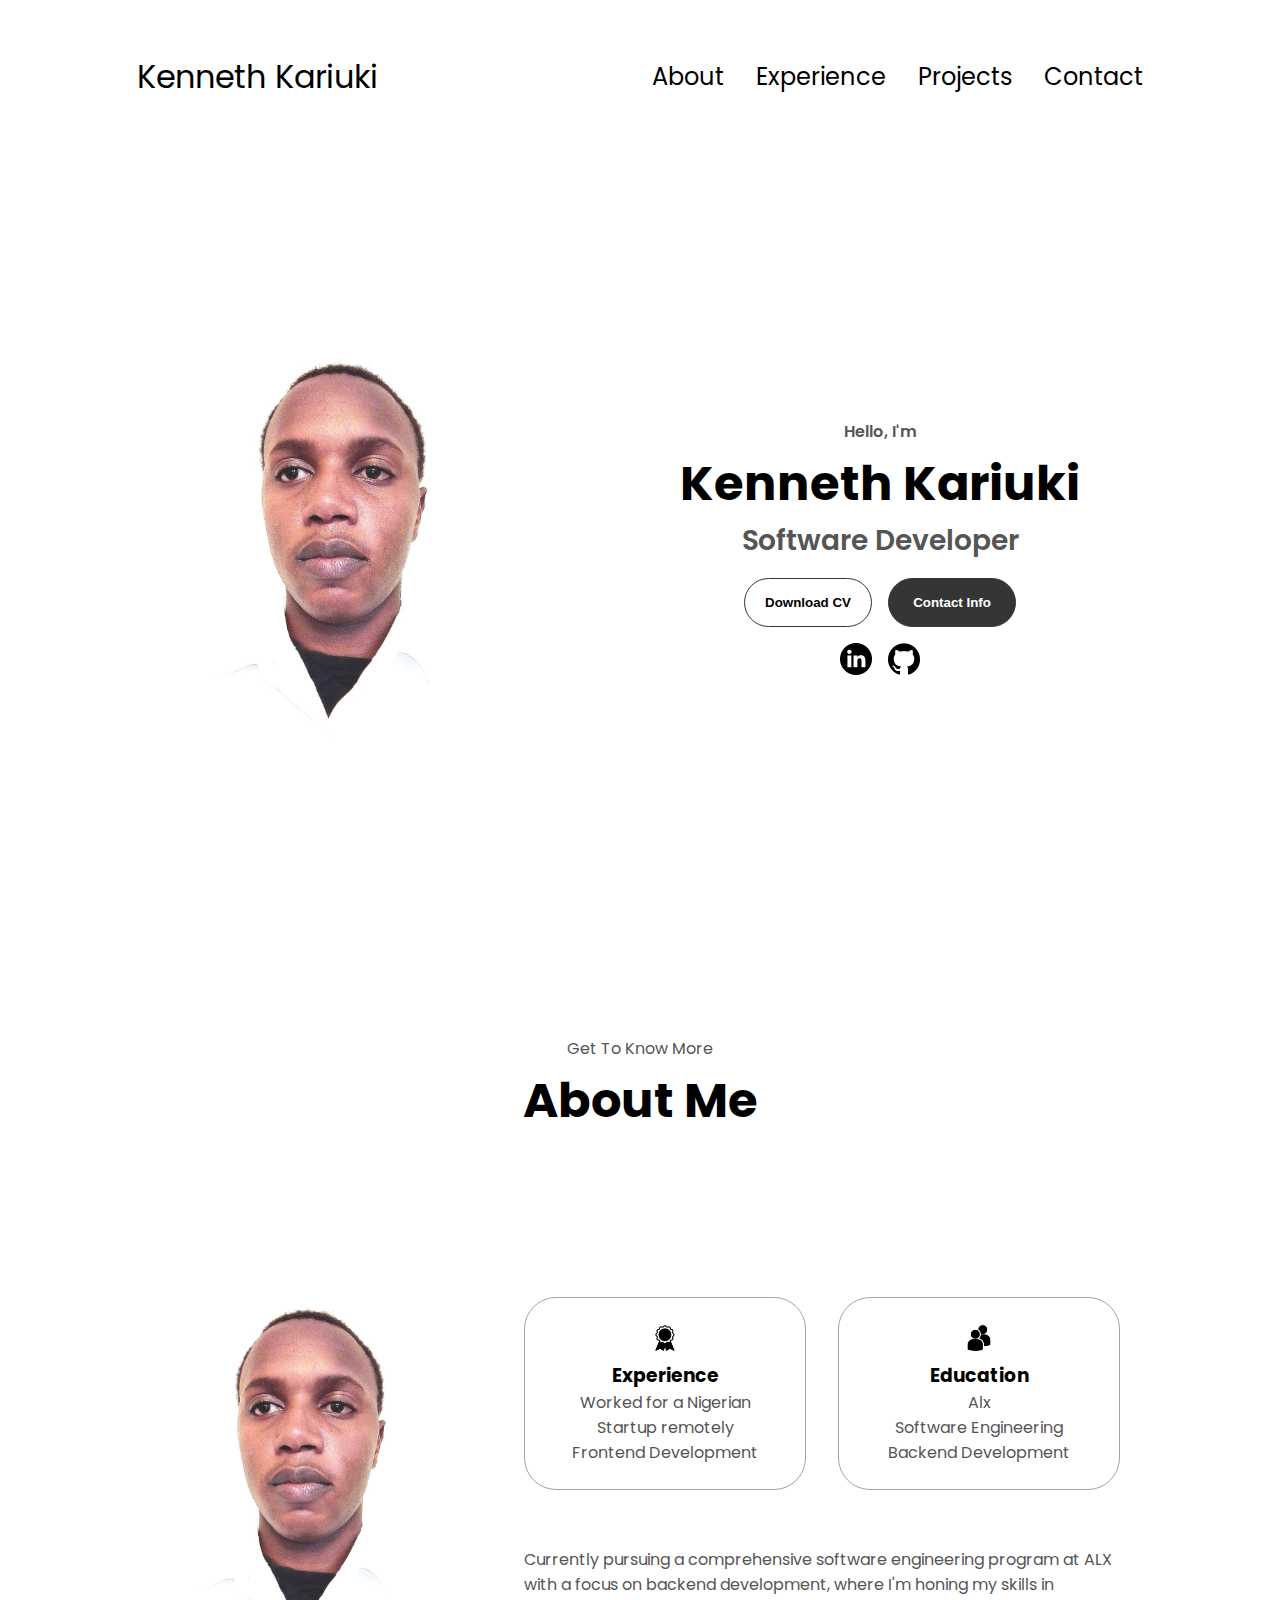
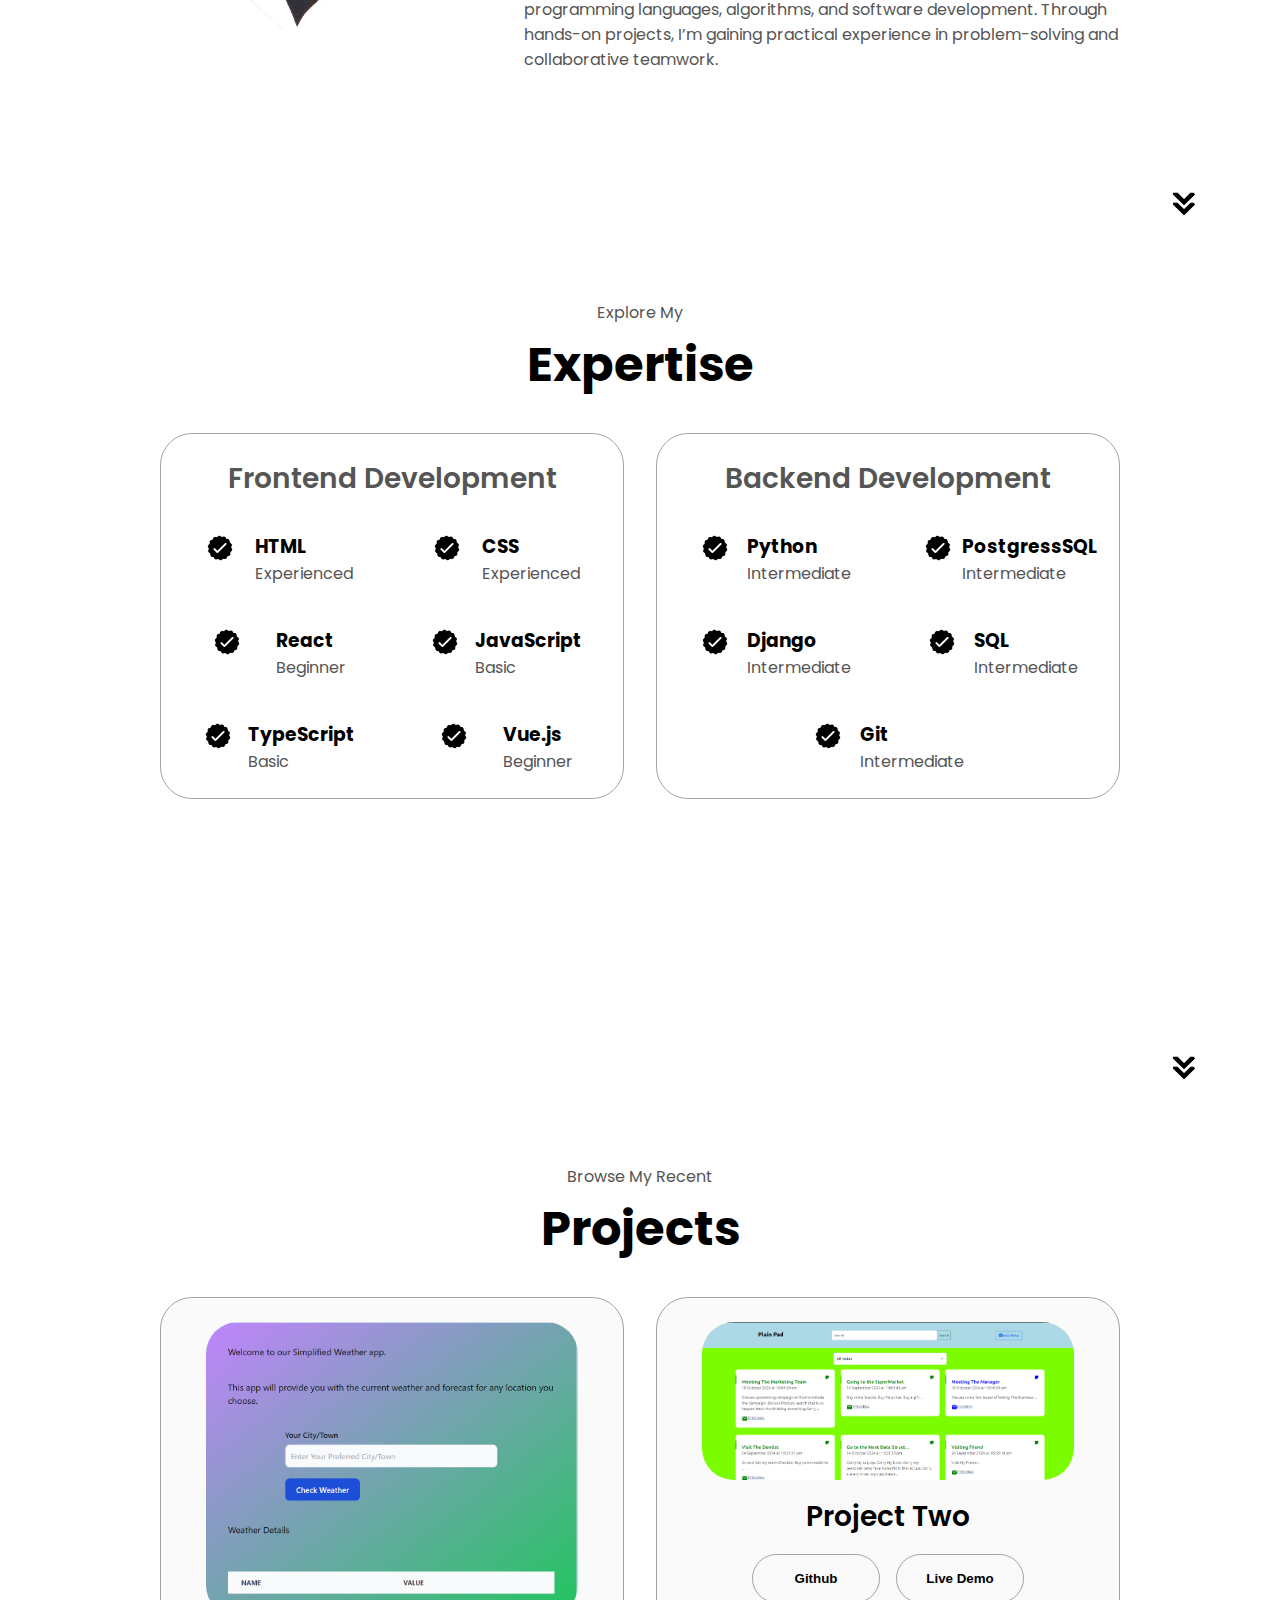
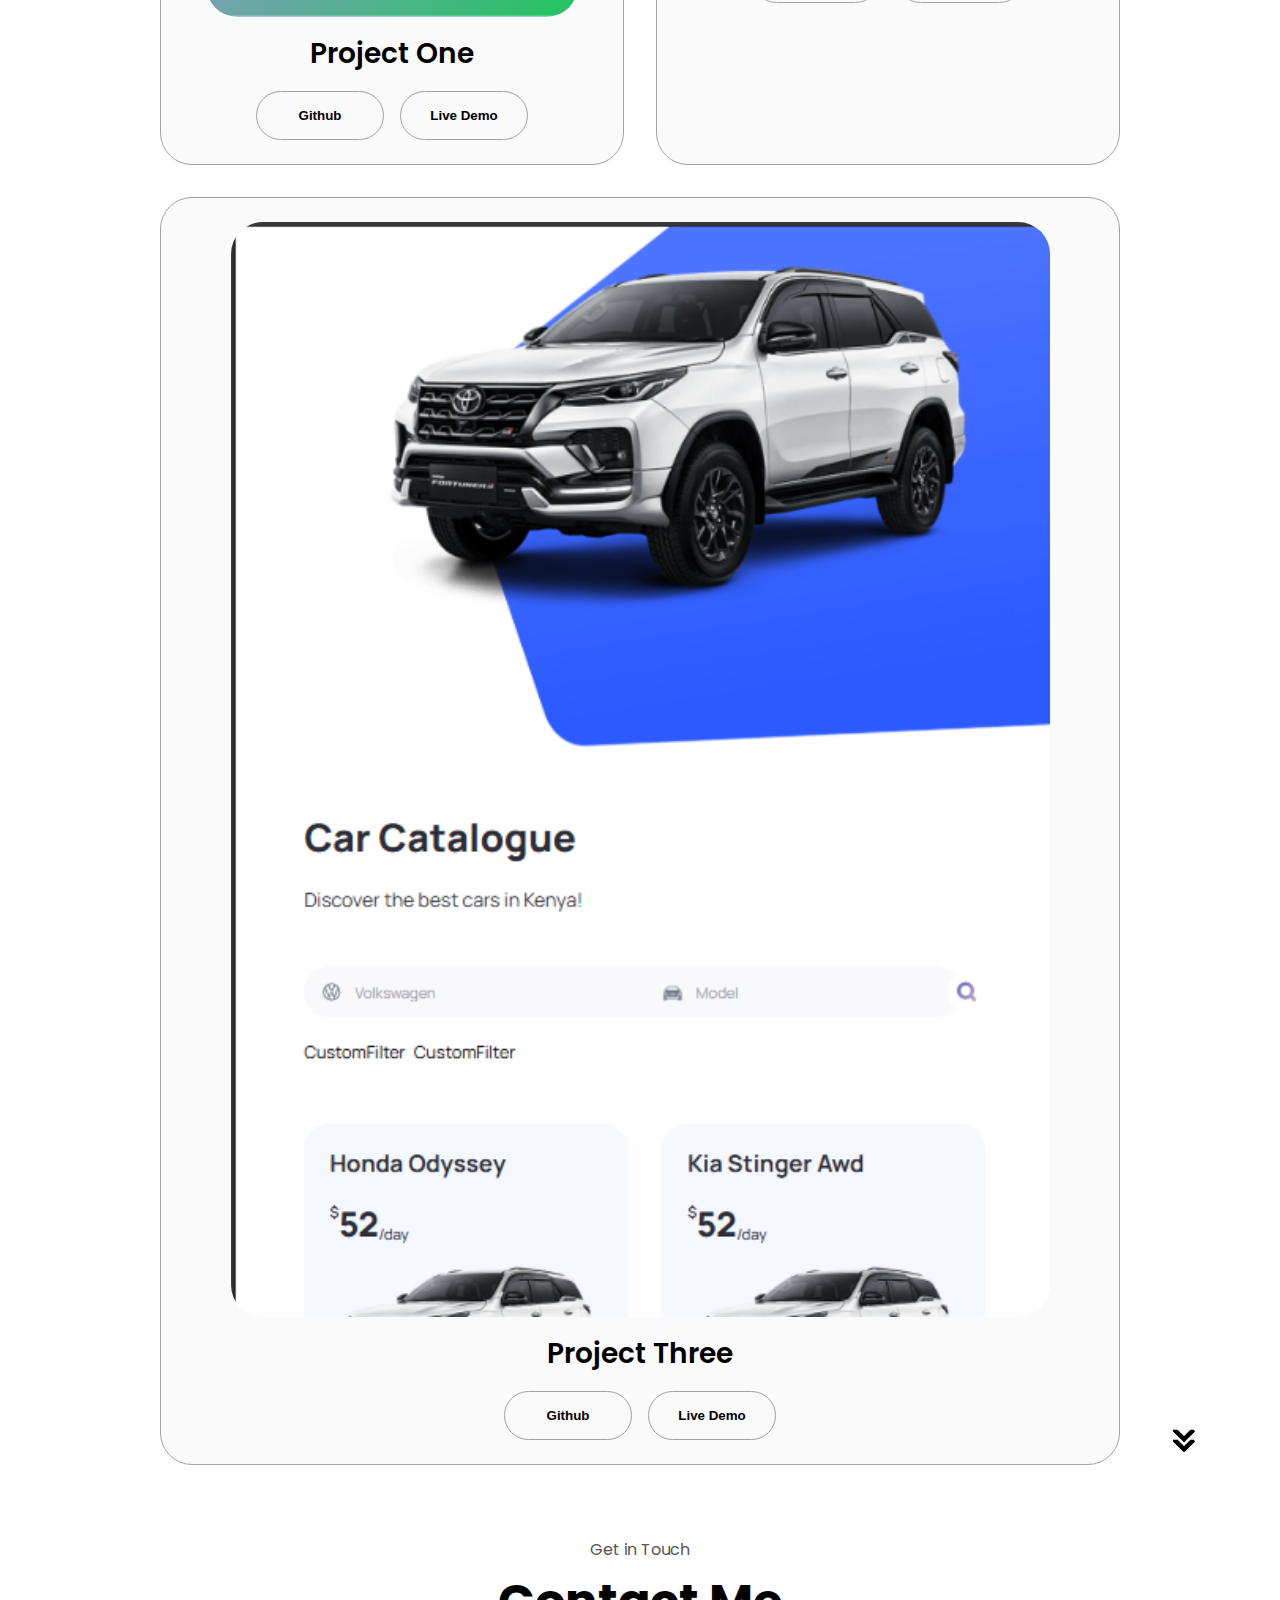
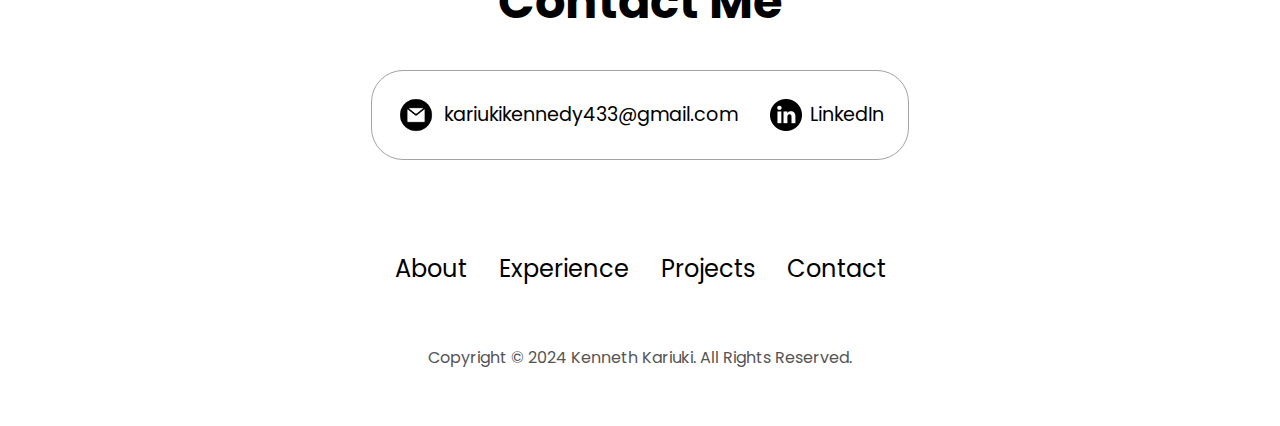
==== index.html @ 6021d585 "Update project image source in index.html" ====
<!DOCTYPE html>
<html lang="en">
  <head>
    <meta charset="UTF-8" />
    <meta http-equiv="X-UA-Compatible" content="IE=edge" />
    <meta name="viewport" content="width=device-width, initial-scale=1.0" />
    <title>My Portfolio</title>
    <link rel="stylesheet" href="style.css" />
    <link rel="stylesheet" href="mediaquerries.css">

  </head>
  <body>
    <nav id="desktop-nav">
      <div class="logo">Kenneth Kariuki</div>
      <div>
        <ul class="nav-links">
          <li><a href="#about">About</a></li>
          <li><a href="#experience">Experience</a></li>
          <li><a href="#projects">Projects</a></li>
          <li><a href="#contact">Contact</a></li>

          <!-- <button id="theme-toggle" onclick="toggleTheme()">🌙</button> -->
        </ul>

      </div>
    </nav>
    <nav id="hamburger-nav">
      <div class="logo">Kenneth Kariuki.</div>
      <div class="hamburger-menu">
        <div class="hamburger-icon" onclick="toggleMenu()">
          <span></span>
          <span></span>
          <span></span>
        </div>
        <div class="menu-links">
          <li><a href="#about" onclick="toggleMenu()">About</a></li>
          <li><a href="#experience" onclick="toggleMenu()">Experience</a></li>
          <li><a href="#projects" onclick="toggleMenu()">Projects</a></li>
          <li><a href="#contact" onclick="toggleMenu()">Contact</a></li>
        </div>
      </div>
    </nav>
    <section id="profile">
      <div class="section__pic-container">
        <img src="./assets/My profile2 .jpg" alt="John Doe profile picture" />
      </div>
      <div class="section__text">
        <p class="section__text__p1">Hello, I'm</p>
        <h1 class="title">Kenneth Kariuki</h1>
        <p class="section__text__p2">Software Developer</p>
        <div class="btn-container">
          <button
            class="btn btn-color-2"
            onclick="window.open('./assets/resume.pdf')"
          >
            Download CV
          </button>
          <button class="btn btn-color-1" onclick="location.href='./#contact'">
            Contact Info
          </button>
        </div>
        <div id="socials-container">
          <img
            src="./assets/linkedin.png"
            alt="My LinkedIn profile"
            class="icon"
            onclick="location.href='https://www.linkedin.com/in/kennedy-kariuki-222922286/'"
          />
          <img
            src="./assets/github.png"
            alt="My Github profile"
            class="icon"
            onclick="location.href='https://github.com/Kariuki11'"
          />
        </div>
      </div>
    </section>
    <section id="about">
      <p class="section__text__p1">Get To Know More</p>
      <h1 class="title">About Me</h1><br>
      <div class="section-container">
        <div class="section__pic-container">
          <img
            src="./My profile .jpg"
            alt="Profile picture"
            class="about-pic"
          />
        </div>
        <div class="about-details-container">
          <div class="about-containers">
            <div class="details-container">
              <img
                src="./assets/experience.png"
                alt="Experience icon"
                class="icon"
              />
              <h3>Experience</h3>
              <p>Worked for a Nigerian Startup remotely <br />Frontend Development</p>
            </div>
            <div class="details-container">
              <img
                src="./assets/education.png"
                alt="Education icon"
                class="icon"
              />
              <h3>Education</h3>
              <p>Alx<br />Software Engineering<br>Backend Development</p>
            </div>
          </div>
          <div class="text-container">
            <p></p>
            <br>
            <p>
              Currently pursuing a comprehensive software engineering program at ALX with a focus on backend development, where I'm honing my skills in programming languages, algorithms, and software development. Through hands-on projects, I’m gaining practical experience in problem-solving and collaborative teamwork.
            </p>
          </div>
          <br>
          <br>
        </div>
      </div>
      <img
       src="./assets/arrow.png"
        alt="Arrow icon"
        class="icon arrow"
        onclick="location.href='./#experience'"
      />
    </section>
    <section id="experience">
      <p class="section__text__p1">Explore My</p>
      <h1 class="title">Expertise</h1>
      <div class="experience-details-container">
        <div class="about-containers">
          <div class="details-container">
            <h2 class="experience-sub-title">Frontend Development</h2>
            <div class="article-container">
              <article>
                <img
                  src="./assets/checkmark.png"
                  alt="Experience icon"
                  class="icon"
                />
                <div>
                  <h3>HTML</h3>
                  <p>Experienced</p>
                </div>
              </article>
              <article>
                <img
                  src="./assets/checkmark.png"
                  alt="Experience icon"
                  class="icon"
                />
                <div>
                  <h3>CSS</h3>
                  <p>Experienced</p>
                </div>
              </article>
              <article>
                <img
                  src="./assets/checkmark.png"
                  alt="Experience icon"
                  class="icon"
                />
                <div>
                  <h3>React</h3>
                  <p>Beginner</p>
                </div>
              </article>
              <article>
                <img
                  src="./assets/checkmark.png"
                  alt="Experience icon"
                  class="icon"
                />
                <div>
                  <h3>JavaScript</h3>
                  <p>Basic</p>
                </div>
              </article>
              <article>
                <img
                  src="./assets/checkmark.png"
                  alt="Experience icon"
                  class="icon"
                />
                <div>
                  <h3>TypeScript</h3>
                  <p>Basic</p>
                </div>
              </article>
              <article>
                <img
                  src="./assets/checkmark.png"
                  alt="Experience icon"
                  class="icon"
                />
                <div>
                  <h3>Vue.js</h3>
                  <p>Beginner</p>
                </div>
              </article>
            </div>
          </div>
          <div class="details-container">
            <h2 class="experience-sub-title">Backend Development</h2>
            <div class="article-container">
              <article>
                <img
                  src="./assets/checkmark.png"
                  alt="Experience icon"
                  class="icon"
                />
                <div>
                  <h3>Python</h3>
                  <p>Intermediate</p>
                </div>
                <!-- <img
                  src="./assets/checkmark.png"
                  alt="Experience icon"
                  class="icon"
                /> -->
                <!-- <div>
                  <h3>SQL</h3>
                  <p>Basic</p>
                </div> -->
              </article>
              <article>
                <img
                  src="./assets/checkmark.png"
                  alt="Experience icon"
                  class="icon"
                />
                <div>
                  <h3>PostgressSQL</h3>
                  <p>Intermediate</p>
                </div>
              </article>
              <article>
                <img
                  src="./assets/checkmark.png"
                  alt="Experience icon"
                  class="icon"
                />
                <div>
                  <h3>Django</h3>
                  <p>Intermediate</p>
                </div>
              </article>
              <article>
                <img
                  src="./assets/checkmark.png"
                  alt="Experience icon"
                  class="icon"
                />
                <div>
                  <h3>SQL</h3>
                  <p>Intermediate</p>
                </div>
              </article>
              <article>
                <img
                  src="./assets/checkmark.png"
                  alt="Experience icon"
                  class="icon"
                />
                <div>
                  <h3>Git</h3>
                  <p>Intermediate</p>
                </div>
              </article>
            </div>
          </div>
        </div>
      </div>
      <img
        src="./assets/arrow.png"
        alt="Arrow icon"
        class="icon arrow"
        onclick="location.href='./#projects'"
      />
    </section>
    <section id="projects">
      <p class="section__text__p1">Browse My Recent</p>
      <h1 class="title">Projects</h1>
      <div class="experience-details-container">
        <div class="about-containers">
          <div class="details-container color-container">
            <div class="article-container">
              <img
                src="./assets/Project1.png"
                alt="Project 1"
                class="project-img"
              />
            </div>
            <h2 class="experience-sub-title project-title">Project One</h2>
            <div class="btn-container">
              <button
                class="btn btn-color-2 project-btn"
                onclick="location.href='https://github.com/Kariuki11/weather_app-project'"
              >
                Github
              </button>
              <button
                class="btn btn-color-2 project-btn"
                onclick="location.href='https://weathertrackapp.onrender.com/'"
              >
                Live Demo
              </button>
            </div>
          </div>
          <div class="details-container color-container">
            <div class="article-container">
              <img
                src="./assets/plainpad.png"
                alt="Project 2"
                class="project-img"
              />
            </div>
            <h2 class="experience-sub-title project-title">Project Two</h2>
            <div class="btn-container">
              <button
                class="btn btn-color-2 project-btn"
                onclick="location.href='https://github.com/Kariuki11/Note-app-frontend-part-using-React-jsx'"
              >
                Github
              </button>
              <button
                class="btn btn-color-2 project-btn"
                onclick="location.href='https://github.com/Kariuki11/Note-app-frontend-part-using-React-jsx'"
              >
                Live Demo
              </button>
            </div>
          </div>
          <div class="details-container color-container">
            <div class="article-container">
              <img
                src="./assets/car.png"
                alt="Project 3"
                class="project-img"
              />
            </div>
            <h2 class="experience-sub-title project-title">Project Three</h2>
            <div class="btn-container">
              <button
                class="btn btn-color-2 project-btn"
                onclick="location.href='https://github.com/Kariuki11/Next.js-car-project'"
              >
                Github
              </button>
              <button
                class="btn btn-color-2 project-btn"
                onclick="location.href='https://github.com/Kariuki11/Next.js-car-project'"
              >
                Live Demo
              </button>
            </div>
          </div>
        </div>
      </div>
      <img
        src="./assets/arrow.png"
        alt="Arrow icon"
        class="icon arrow"
        onclick="location.href='./#contact'"
      />
    </section>
    <section id="contact">
      <p class="section__text__p1">Get in Touch</p>
      <h1 class="title">Contact Me</h1>
      <div class="contact-info-upper-container">
        <div class="contact-info-container">
          <img
            src="./assets/email.png"
            alt="Email icon"
            class="icon contact-icon email-icon"
          />
          <p><a href="mailto:examplemail@gmail.com">kariukikennedy433@gmail.com</a></p>
        </div>
        <div class="contact-info-container">
          <img
            src="./assets/linkedin.png"
            alt="LinkedIn icon"
            class="icon contact-icon"
          />
          <p><a href="https://www.linkedin.com">LinkedIn</a></p>
        </div>
      </div>
    </section>
    <footer>
      <nav>
        <div class="nav-links-container">
          <ul class="nav-links">
            <li><a href="#about">About</a></li>
            <li><a href="#experience">Experience</a></li>
            <li><a href="#projects">Projects</a></li>
            <li><a href="#contact">Contact</a></li>
          </ul>
        </div>
      </nav>
      <p>Copyright &#169; 2024 Kenneth Kariuki. All Rights Reserved.</p>
    </footer>
    <script src="script.js"></script>
  </body>
</html>
---- style.css ----
/* GENERAL */

@import url("https://fonts.googleapis.com/css2?family=Poppins:wght@300;400;500;600&display=swap");

* {
  margin: 0;
  padding: 0;
}

body {
  font-family: "Poppins", sans-serif;
}

html {
  scroll-behavior: smooth;
}

p {
  color: rgb(85, 85, 85);
}

/* TRANSITION */

a,
.btn {
  transition: all 300ms ease;
}

/* DESKTOP NAV */

nav,
.nav-links {
  display: flex;
}

nav {
  justify-content: space-around;
  align-items: center;
  height: 17vh;
}

.nav-links {
  gap: 2rem;
  list-style: none;
  font-size: 1.5rem;
}

a {
  color: black;
  text-decoration: none;
  text-decoration-color: white;
}

a:hover {
  color: grey;
  text-decoration: underline;
  text-underline-offset: 1rem;
  text-decoration-color: rgb(181, 181, 181);
}

.logo {
  font-size: 2rem;
}

.logo:hover {
  cursor: default;
}

/* HAMBURGER MENU */

#hamburger-nav {
  display: none;
}

.hamburger-menu {
  position: relative;
  display: inline-block;
}

.hamburger-icon {
  display: flex;
  flex-direction: column;
  justify-content: space-between;
  height: 24px;
  width: 30px;
  cursor: pointer;
}

.hamburger-icon span {
  width: 100%;
  height: 2px;
  background-color: black;
  transition: all 0.3 ease-in-out;
}

.menu-links {
  position: absolute;
  top: 100%;
  right: 0;
  background-color: white;
  width: fit-content;
  max-height: 0;
  overflow: hidden;
  transition: all 0.3 ease-in-out;
}

.menu-links a {
  display: block;
  padding: 10px;
  text-align: center;
  font-size: 1.5rem;
  color: black;
  text-decoration: none;
  transition: all 0.3 ease-in-out;
}

.menu-links li {
  list-style: none;
}

.menu-links.open {
  max-height: 300px;
}

.hamburger-icon.open span:first-child {
  transform: rotate(45deg) translate(10px, 5px);
}

.hamburger-icon.open span:nth-child(2) {
  opacity: 0;
}

.hamburger-icon.open span:last-child {
  transform: rotate(-45deg) translate(10px, -5px);
}

.hamburger-icon span:first-child {
  transform: none;
}

.hamburger-icon span:first-child {
  opacity: 1;
}

.hamburger-icon span:first-child {
  transform: none;
}

/* SECTIONS */

section {
  padding-top: 4vh;
  height: 96vh;
  margin: 0 10rem;
  box-sizing: border-box;
  min-height: fit-content;
}

.section-container {
  display: flex;
}

/* PROFILE SECTION */

#profile {
  display: flex;
  justify-content: center;
  gap: 5rem;
  height: 80vh;
}

.section__pic-container {
  display: flex;
  height: 400px;
  width: 400px;
  margin: auto 0;
}

.section__text {
  align-self: center;
  text-align: center;
}

.section__text p {
  font-weight: 600;
}

.section__text__p1 {
  text-align: center;
  padding: 4px;
}

.section__text__p2 {
  font-size: 1.75rem;
  margin-bottom: 1rem;
}

.title {
  font-size: 3rem;
  text-align: center;
}

#socials-container {
  display: flex;
  justify-content: center;
  margin-top: 1rem;
  gap: 1rem;
}

/* ICONS */

.icon {
  cursor: pointer;
  height: 2rem;
}

/* BUTTONS */

.btn-container {
  display: flex;
  justify-content: center;
  gap: 1rem;
}

.btn {
  font-weight: 600;
  transition: all 300ms ease;
  padding: 1rem;
  width: 8rem;
  border-radius: 2rem;
}

.btn-color-1,
.btn-color-2 {
  border: rgb(53, 53, 53) 0.1rem solid;
}

.btn-color-1:hover,
.btn-color-2:hover {
  cursor: pointer;
}

.btn-color-1,
.btn-color-2:hover {
  background: rgb(53, 53, 53);
  color: white;
}

.btn-color-1:hover {
  background: rgb(0, 0, 0);
}

.btn-color-2 {
  background: none;
}

.btn-color-2:hover {
  border: rgb(255, 255, 255) 0.1rem solid;
}

.btn-container {
  gap: 1rem;
}

/* ABOUT SECTION */

#about {
  position: relative;
}

.about-containers {
  gap: 2rem;
  margin-bottom: 2rem;
  margin-top: 2rem;
}

.about-details-container {
  justify-content: center;
  flex-direction: column;
}

.about-containers,
.about-details-container {
  display: flex;
}

.about-pic {
  border-radius: 2rem;
}

.arrow {
  position: absolute;
  right: -5rem;
  bottom: 2.5rem;
}

.details-container {
  padding: 1.5rem;
  flex: 1;
  background: white;
  border-radius: 2rem;
  border: rgb(53, 53, 53) 0.1rem solid;
  border-color: rgb(163, 163, 163);
  text-align: center;
}

.section-container {
  gap: 4rem;
  height: 80%;
}

.section__pic-container {
  height: 400px;
  width: 400px;
  margin: auto 0;
}

/* EXPERIENCE SECTION */

#experience {
  position: relative;
}

.experience-sub-title {
  color: rgb(85, 85, 85);
  font-weight: 600;
  font-size: 1.75rem;
  margin-bottom: 2rem;
}

.experience-details-container {
  display: flex;
  justify-content: center;
  flex-direction: column;
}

.article-container {
  display: flex;
  text-align: initial;
  flex-wrap: wrap;
  flex-direction: row;
  gap: 2.5rem;
  justify-content: space-around;
}

article {
  display: flex;
  width: 10rem;
  justify-content: space-around;
  gap: 0.5rem;
}

article .icon {
  cursor: default;
}

/* PROJECTS SECTION */

#projects {
  position: relative;
}

.color-container {
  border-color: rgb(163, 163, 163);
  background: rgb(250, 250, 250);
}

.project-img {
  border-radius: 2rem;
  width: 90%;
  height: 90%;
}

.project-title {
  margin: 1rem;
  color: black;
}

.project-btn {
  color: black;
  border-color: rgb(163, 163, 163);
}

/* CONTACT */

#contact {
  display: flex;
  justify-content: center;
  flex-direction: column;
  height: 70vh;
}

.contact-info-upper-container {
  display: flex;
  justify-content: center;
  border-radius: 2rem;
  border: rgb(53, 53, 53) 0.1rem solid;
  border-color: rgb(163, 163, 163);
  background: (250, 250, 250);
  margin: 2rem auto;
  padding: 0.5rem;
}

.contact-info-container {
  display: flex;
  align-items: center;
  justify-content: center;
  gap: 0.5rem;
  margin: 1rem;
}

.contact-info-container p {
  font-size: larger;
}

.contact-icon {
  cursor: default;
}

.email-icon {
  height: 2.5rem;
}

/* FOOTER SECTION */

footer {
  height: 26vh;
  margin: 0 1rem;
}

footer p {
  text-align: center;
}




/* Define default theme (Light)
:root {
  --bg-color: #ffffff;
  --text-color: #333333;
  --nav-bg-color: #f0f0f0;
  --button-bg-color: #4CAF50;
  --button-text-color: #ffffff;
}

/* Dark theme */
/* .dark-theme {
  --bg-color: #333333;
  --text-color: #ffffff;
  --nav-bg-color: #444444;
  --button-bg-color: #1a73e8;
  --button-text-color: #ffffff;
} */

/* Apply the variables */
/* body {
  background-color: var(--bg-color);
  color: var(--text-color);
}

nav {
  background-color: var(--nav-bg-color);
}

button {
  background-color: var(--button-bg-color);
  color: var(--button-text-color);
} */

/* Optional: Style the theme toggle button */
/* #theme-toggle {
  cursor: pointer;
  border: none;
  background: none;
  font-size: 1.2rem;
  margin-left: 10px;
}
 */
---- mediaquerries.css ----
@media screen and (max-width: 1400px) {
    #profile {
      height: 83vh;
      margin-bottom: 6rem;
    }
    .about-containers {
      flex-wrap: wrap;
    }
    #contact,
    #projects {
      height: fit-content;
    }
  }
  
  @media screen and (max-width: 1200px) {
    #desktop-nav {
      display: none;
    }
    #hamburger-nav {
      display: flex;
    }
    #experience,
    .experience-details-container {
      margin-top: 2rem;
    }
    #profile,
    .section-container {
      display: block;
    }
    .arrow {
      display: none;
    }
    section,
    .section-container {
      height: fit-content;
    }
    section {
      margin: 0 5%;
    }
    .section__pic-container {
      width: 275px;
      height: 275px;
      margin: 0 auto 2rem;
    }
    .about-containers {
      margin-top: 0;
    }
  }
  
  @media screen and (max-width: 600px) {
    #contact,
    footer {
      height: 40vh;
    }
    #profile {
      height: 83vh;
      margin-bottom: 0;
    }
    article {
      font-size: 1rem;
    }
    footer nav {
      height: fit-content;
      margin-bottom: 2rem;
    }
    .about-containers,
    .contact-info-upper-container,
    .btn-container {
      flex-wrap: wrap;
    }
    .contact-info-container {
      margin: 0;
    }
    .contact-info-container p,
    .nav-links li a {
      font-size: 1rem;
    }
    .experience-sub-title {
      font-size: 1.25rem;
    }
    .logo {
      font-size: 1.5rem;
    }
    .nav-links {
      flex-direction: column;
      gap: 0.5rem;
      text-align: center;
    }
    .section__pic-container {
      width: auto;
      height: 46vw;
      justify-content: center;
    }
    .section__text__p2 {
      font-size: 1.25rem;
    }
    .title {
      font-size: 2rem;
    }
    .text-container {
      text-align: justify;
    }
  }
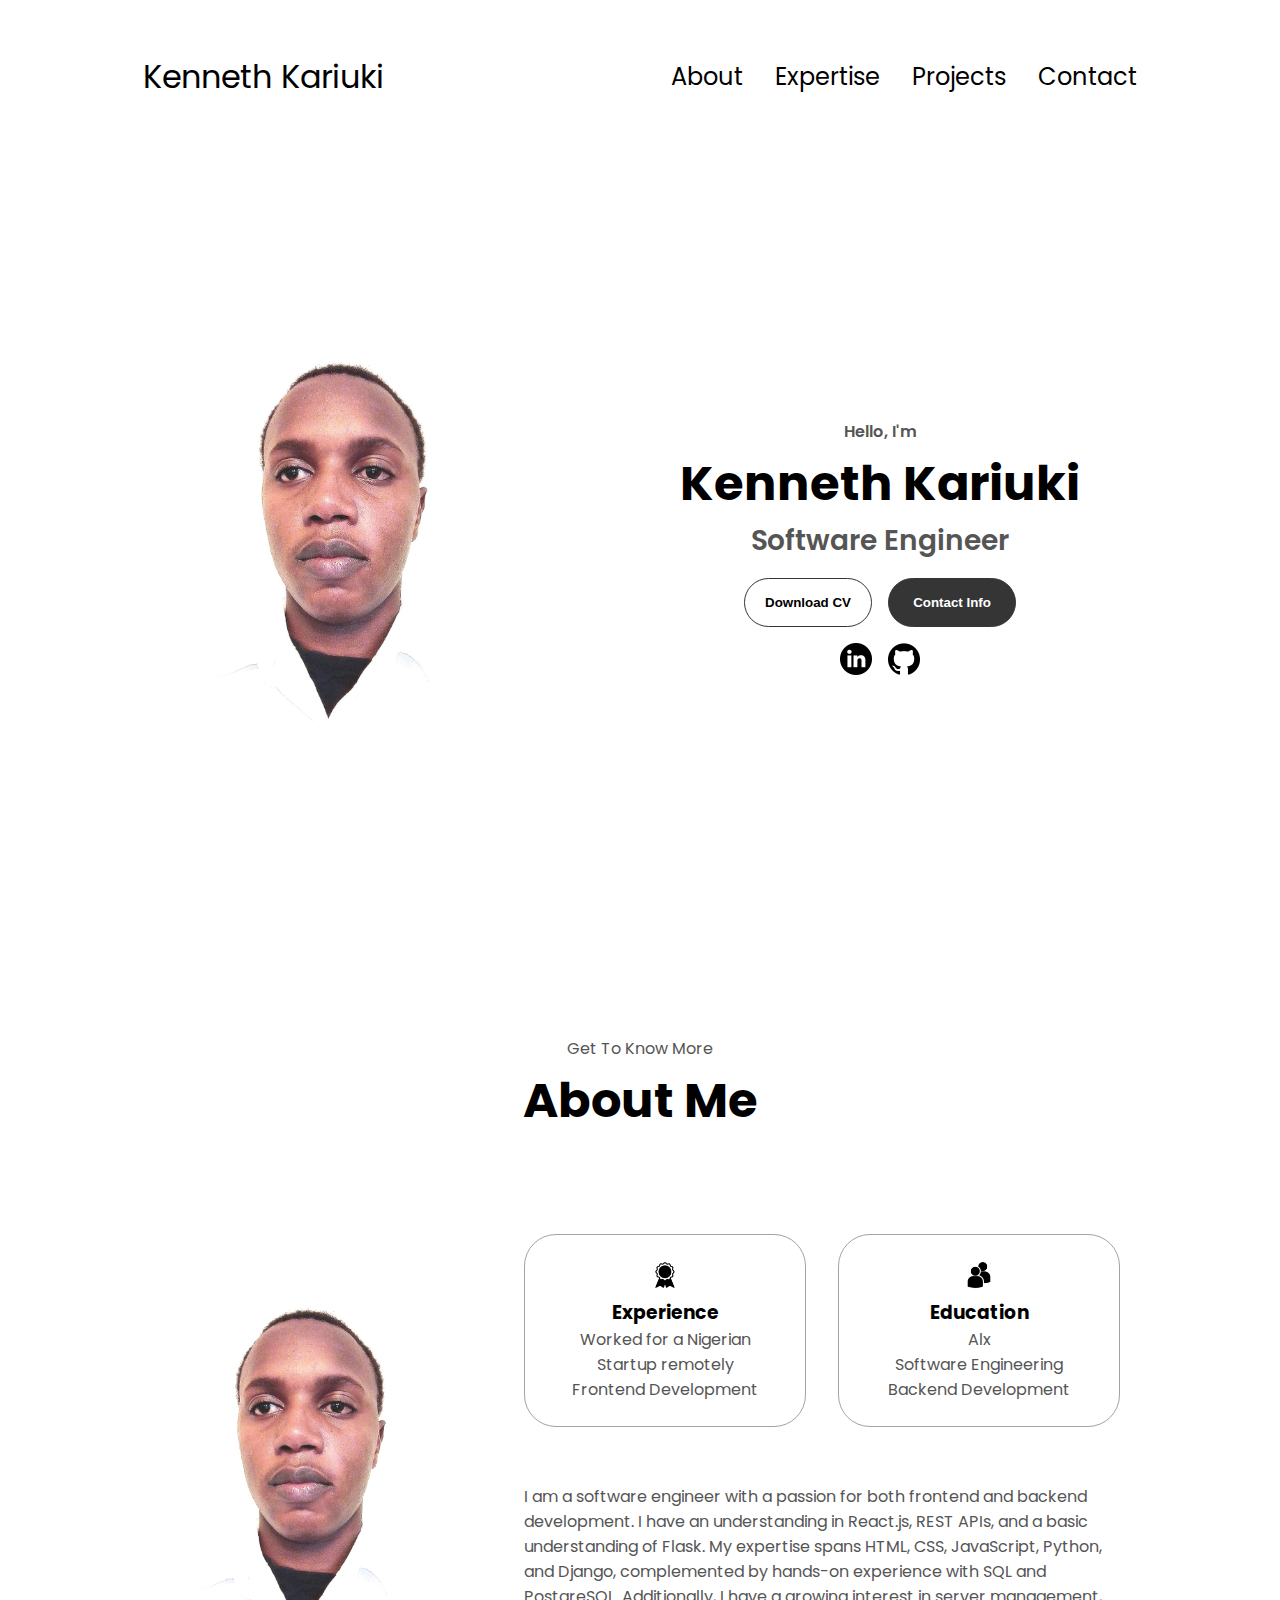
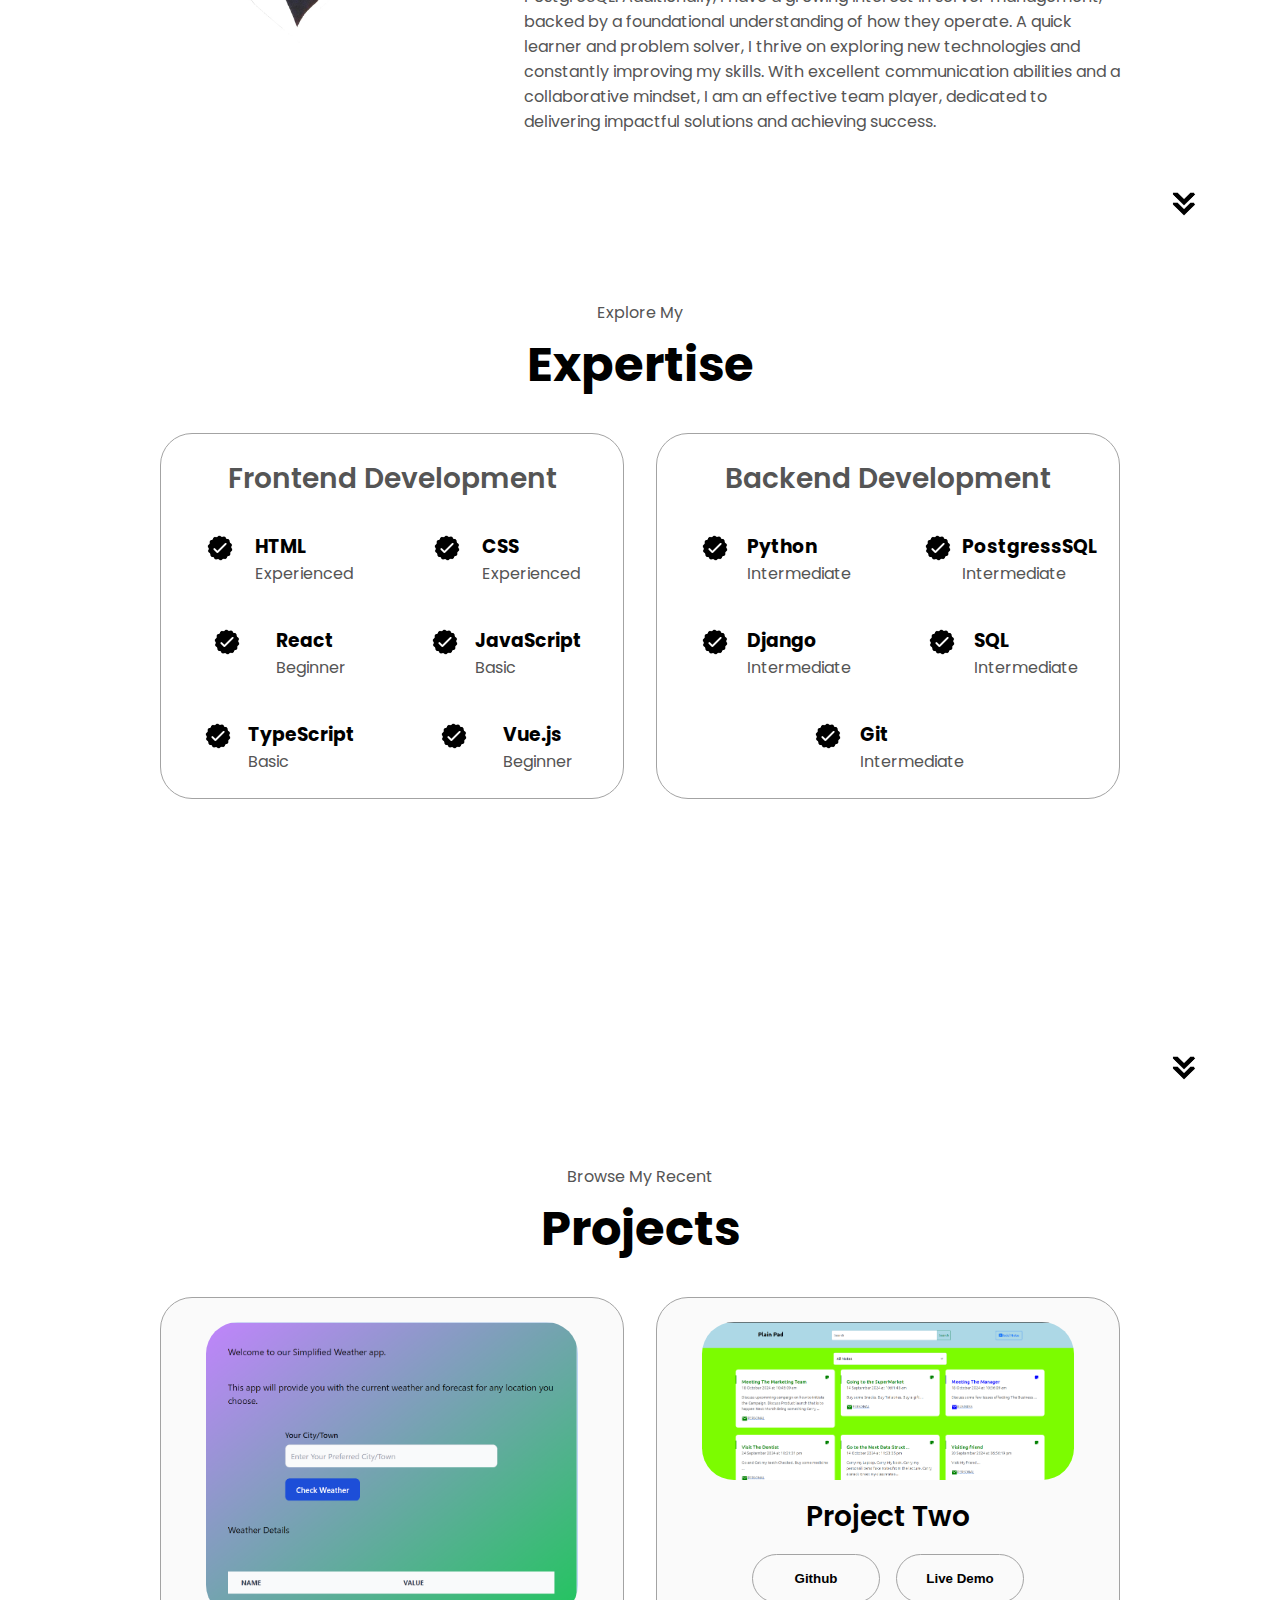
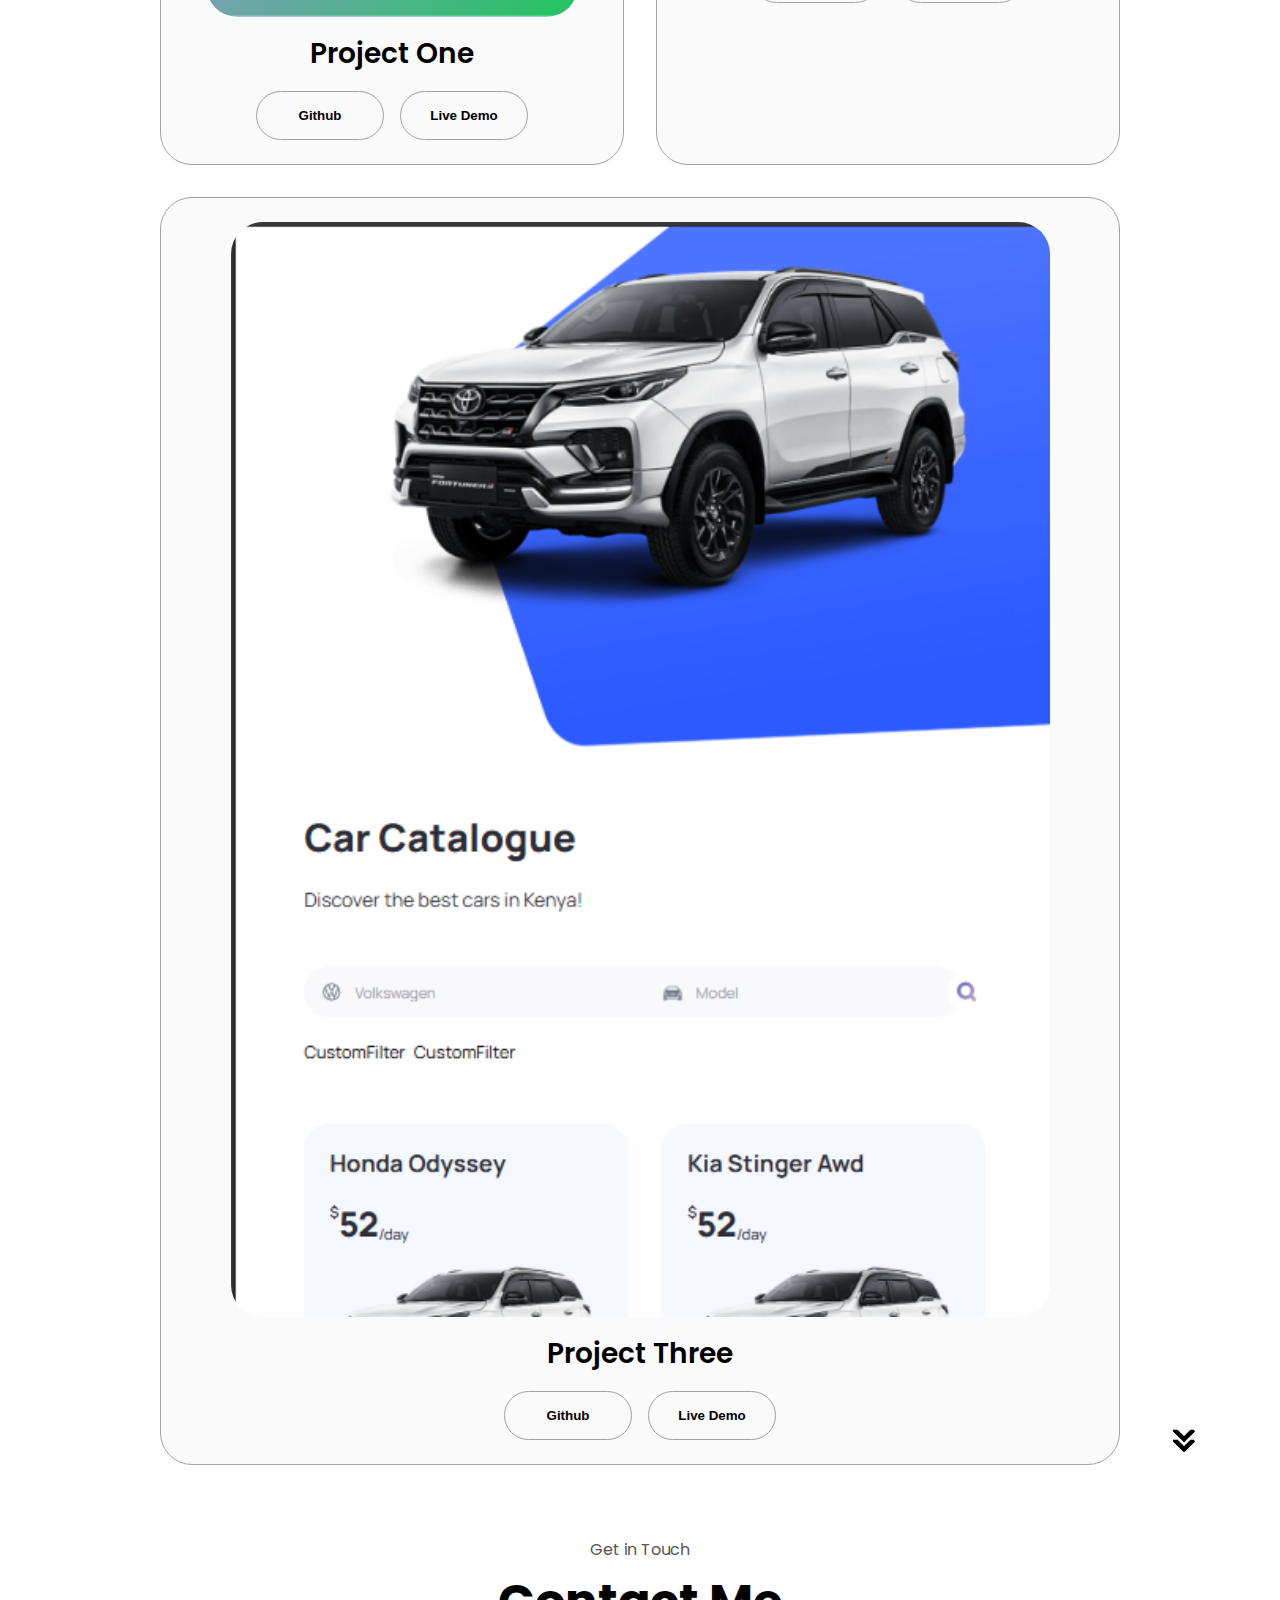
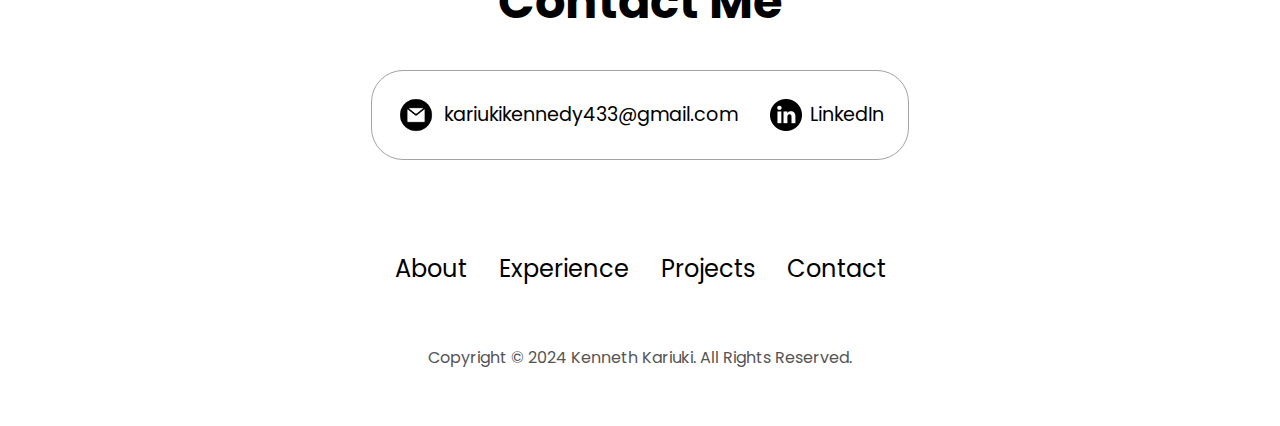
==== commit 5521a298: "Update content in index.html to reflect expertise and role as a software engineer" ====
--- a/index.html
+++ b/index.html
@@ -15,7 +15,7 @@
       <div>
         <ul class="nav-links">
           <li><a href="#about">About</a></li>
-          <li><a href="#experience">Experience</a></li>
+          <li><a href="#experience">Expertise</a></li>
           <li><a href="#projects">Projects</a></li>
           <li><a href="#contact">Contact</a></li>
 
@@ -47,7 +47,7 @@
       <div class="section__text">
         <p class="section__text__p1">Hello, I'm</p>
         <h1 class="title">Kenneth Kariuki</h1>
-        <p class="section__text__p2">Software Developer</p>
+        <p class="section__text__p2">Software Engineer</p>
         <div class="btn-container">
           <button
             class="btn btn-color-2"
@@ -111,7 +111,7 @@
             <p></p>
             <br>
             <p>
-              Currently pursuing a comprehensive software engineering program at ALX with a focus on backend development, where I'm honing my skills in programming languages, algorithms, and software development. Through hands-on projects, I’m gaining practical experience in problem-solving and collaborative teamwork.
+              I am a software engineer with a passion for both frontend and backend development. I have an understanding in React.js, REST APIs, and a basic understanding of Flask. My expertise spans HTML, CSS, JavaScript, Python, and Django, complemented by hands-on experience with SQL and PostgreSQL. Additionally, I have a growing interest in server management, backed by a foundational understanding of how they operate. A quick learner and problem solver, I thrive on exploring new technologies and constantly improving my skills. With excellent communication abilities and a collaborative mindset, I am an effective team player, dedicated to delivering impactful solutions and achieving success.
             </p>
           </div>
           <br>
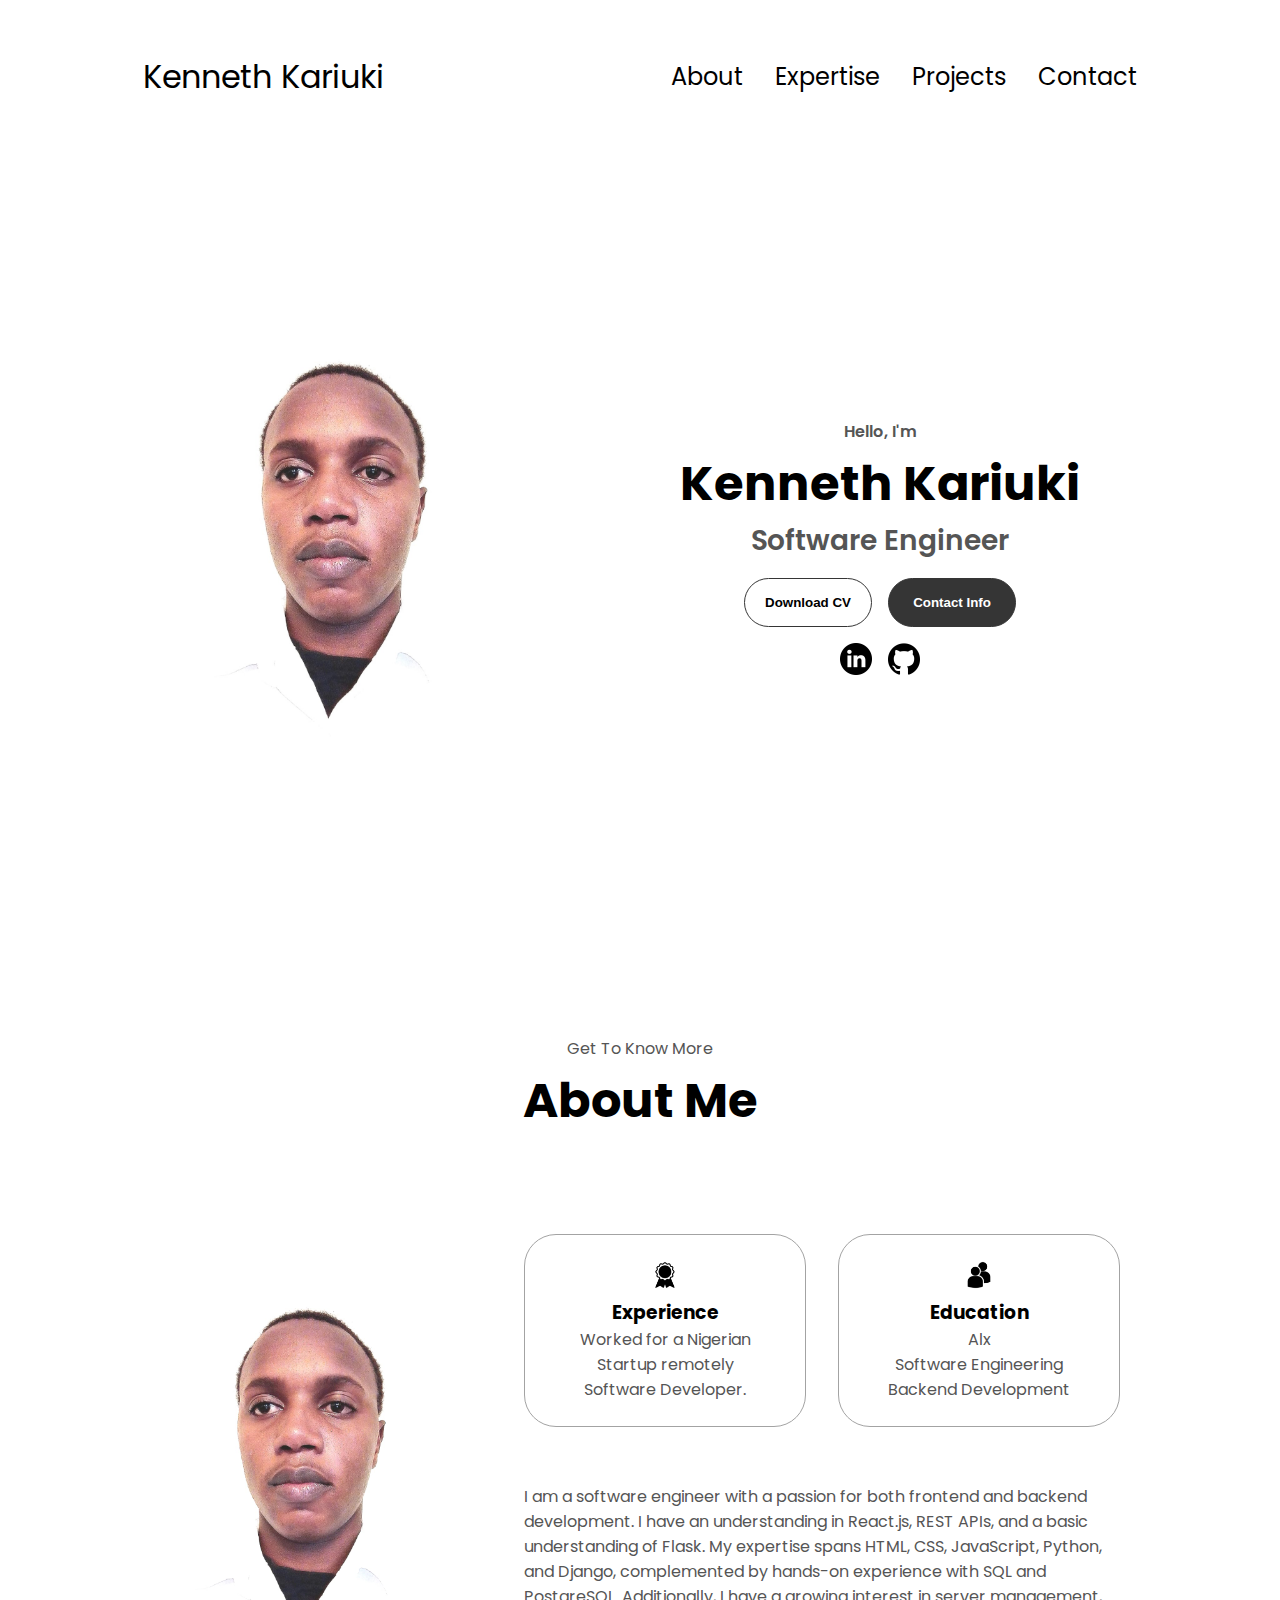
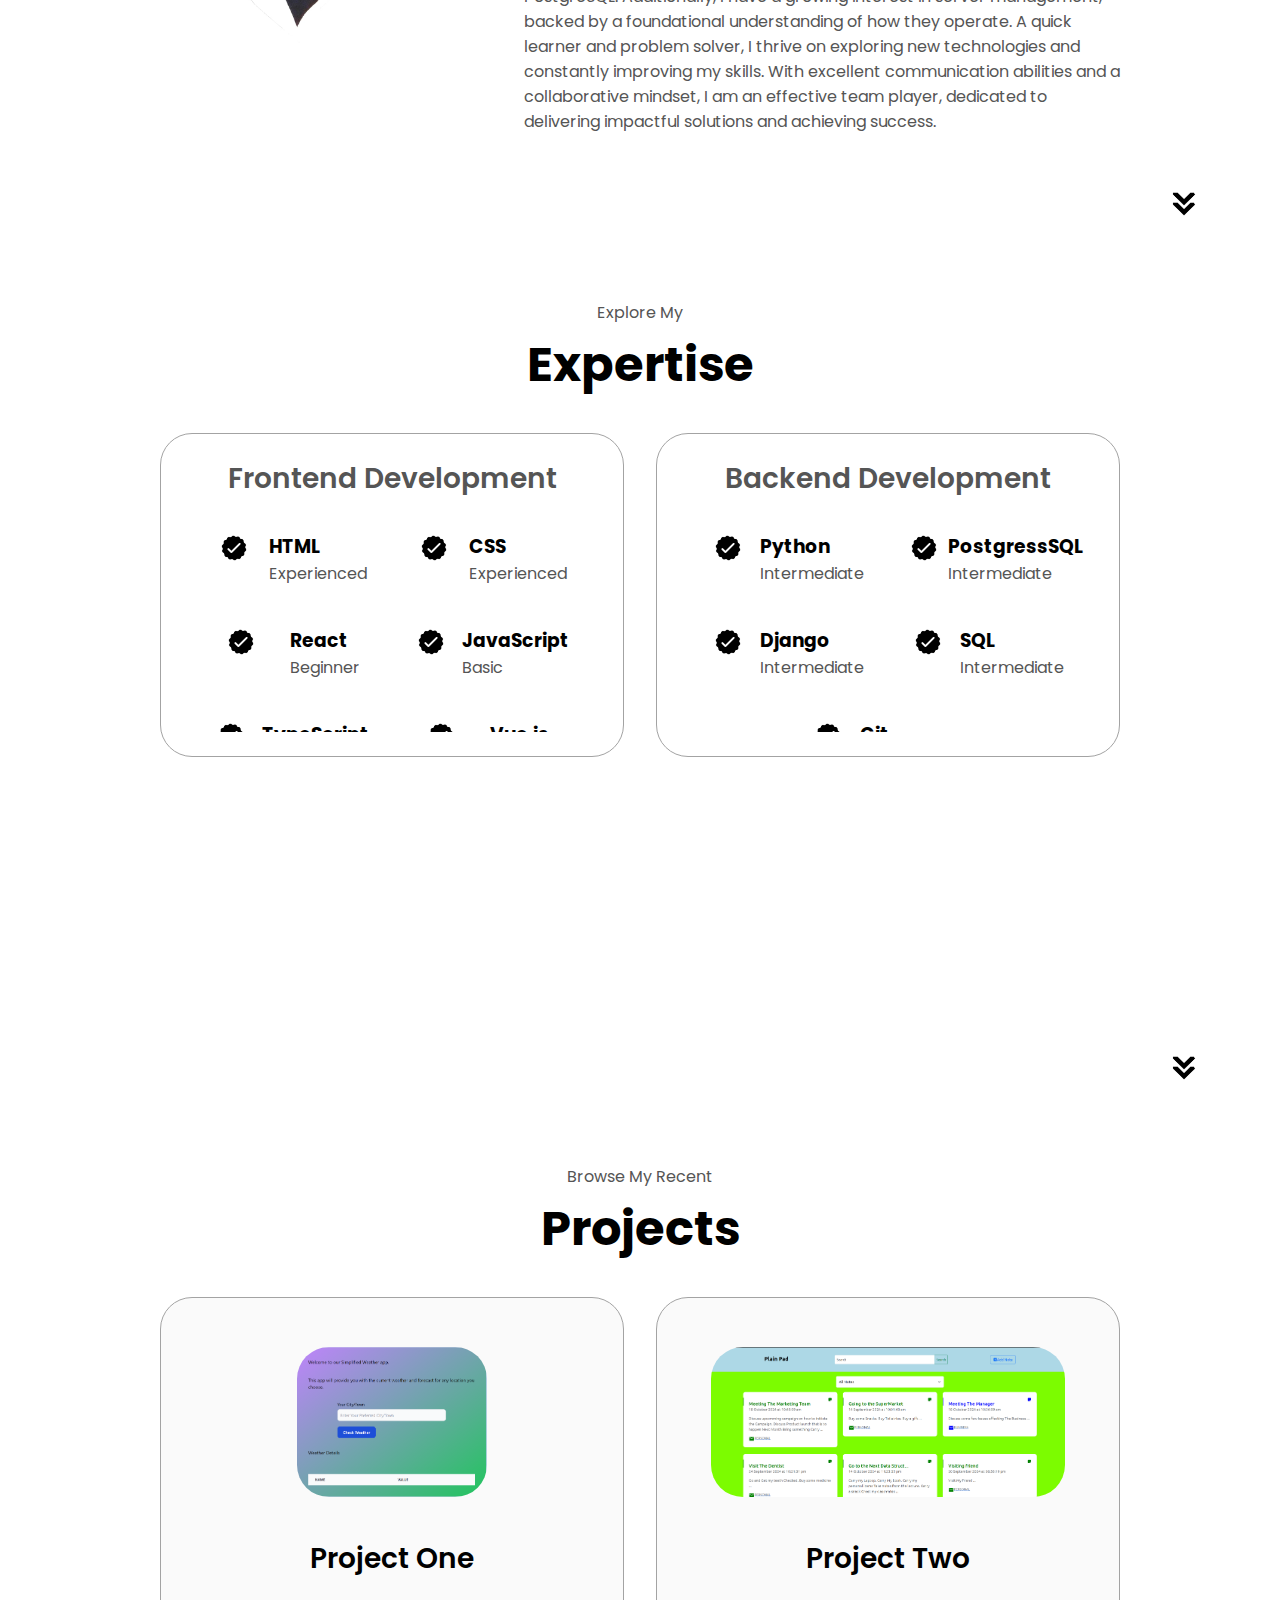
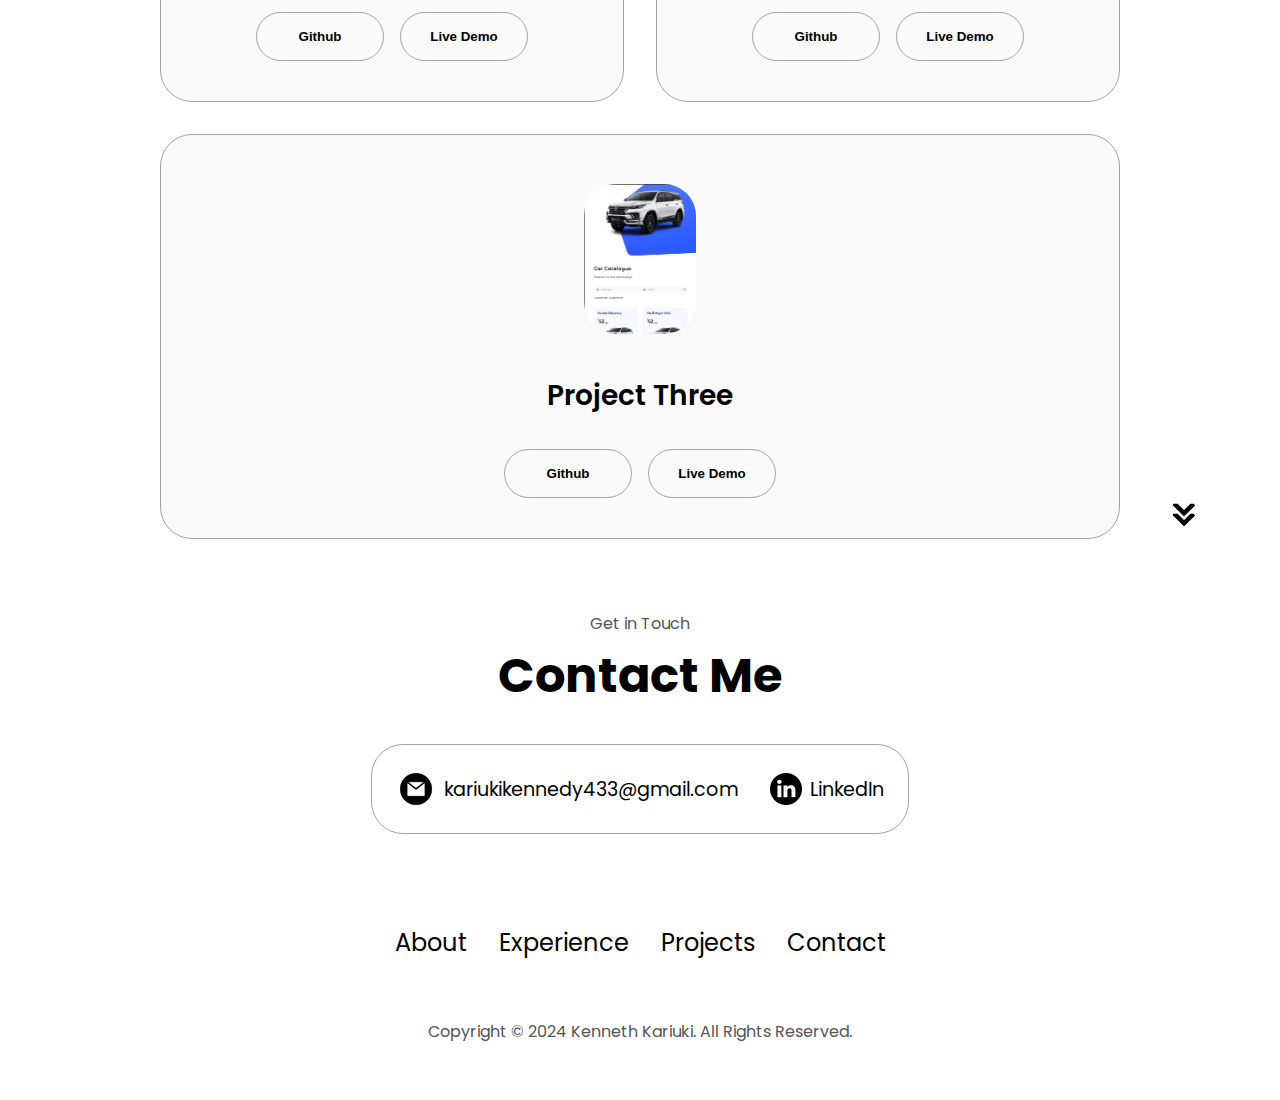
==== commit f2df9191: "Update experience description in index.html and add new styles for project layout" ====
--- a/index.html
+++ b/index.html
@@ -95,7 +95,7 @@
                 class="icon"
               />
               <h3>Experience</h3>
-              <p>Worked for a Nigerian Startup remotely <br />Frontend Development</p>
+              <p>Worked for a Nigerian Startup remotely <br />Software Developer.</p>
             </div>
             <div class="details-container">
               <img
--- a/style.css
+++ b/style.css
@@ -363,6 +363,57 @@
 .color-container {
   border-color: rgb(163, 163, 163);
   background: rgb(250, 250, 250);
+  padding: 1.5rem;
+  display: flex;
+  flex-direction: column;
+  align-items: center;
+  justify-content: space-between;
+  height: 100%;
+  width: 100%;
+  box-sizing: border-box;
+}
+
+.project-img {
+  border-radius: 2rem;
+  max-width: 100%;
+  max-height: 150px;
+  object-fit: cover;
+}
+
+.project-title {
+  margin: 1rem;
+  color: black;
+  text-align: center;
+}
+
+.project-btn {
+  color: black;
+  border-color: rgb(163, 163, 163);
+  margin: 1rem auto;
+  display: block;
+}
+
+.btn-container {
+  text-align: center;
+}
+
+.article-container {
+  display: flex;
+  justify-content: center;
+  align-items: center;
+  width: 100%;
+  height: 200px; /* Fixed height for uniformity */
+  overflow: hidden;
+}
+
+
+/* #projects {
+  position: relative;
+}
+
+.color-container {
+  border-color: rgb(163, 163, 163);
+  background: rgb(250, 250, 250);
 }
 
 .project-img {
@@ -379,7 +430,7 @@
 .project-btn {
   color: black;
   border-color: rgb(163, 163, 163);
-}
+} */
 
 /* CONTACT */
 
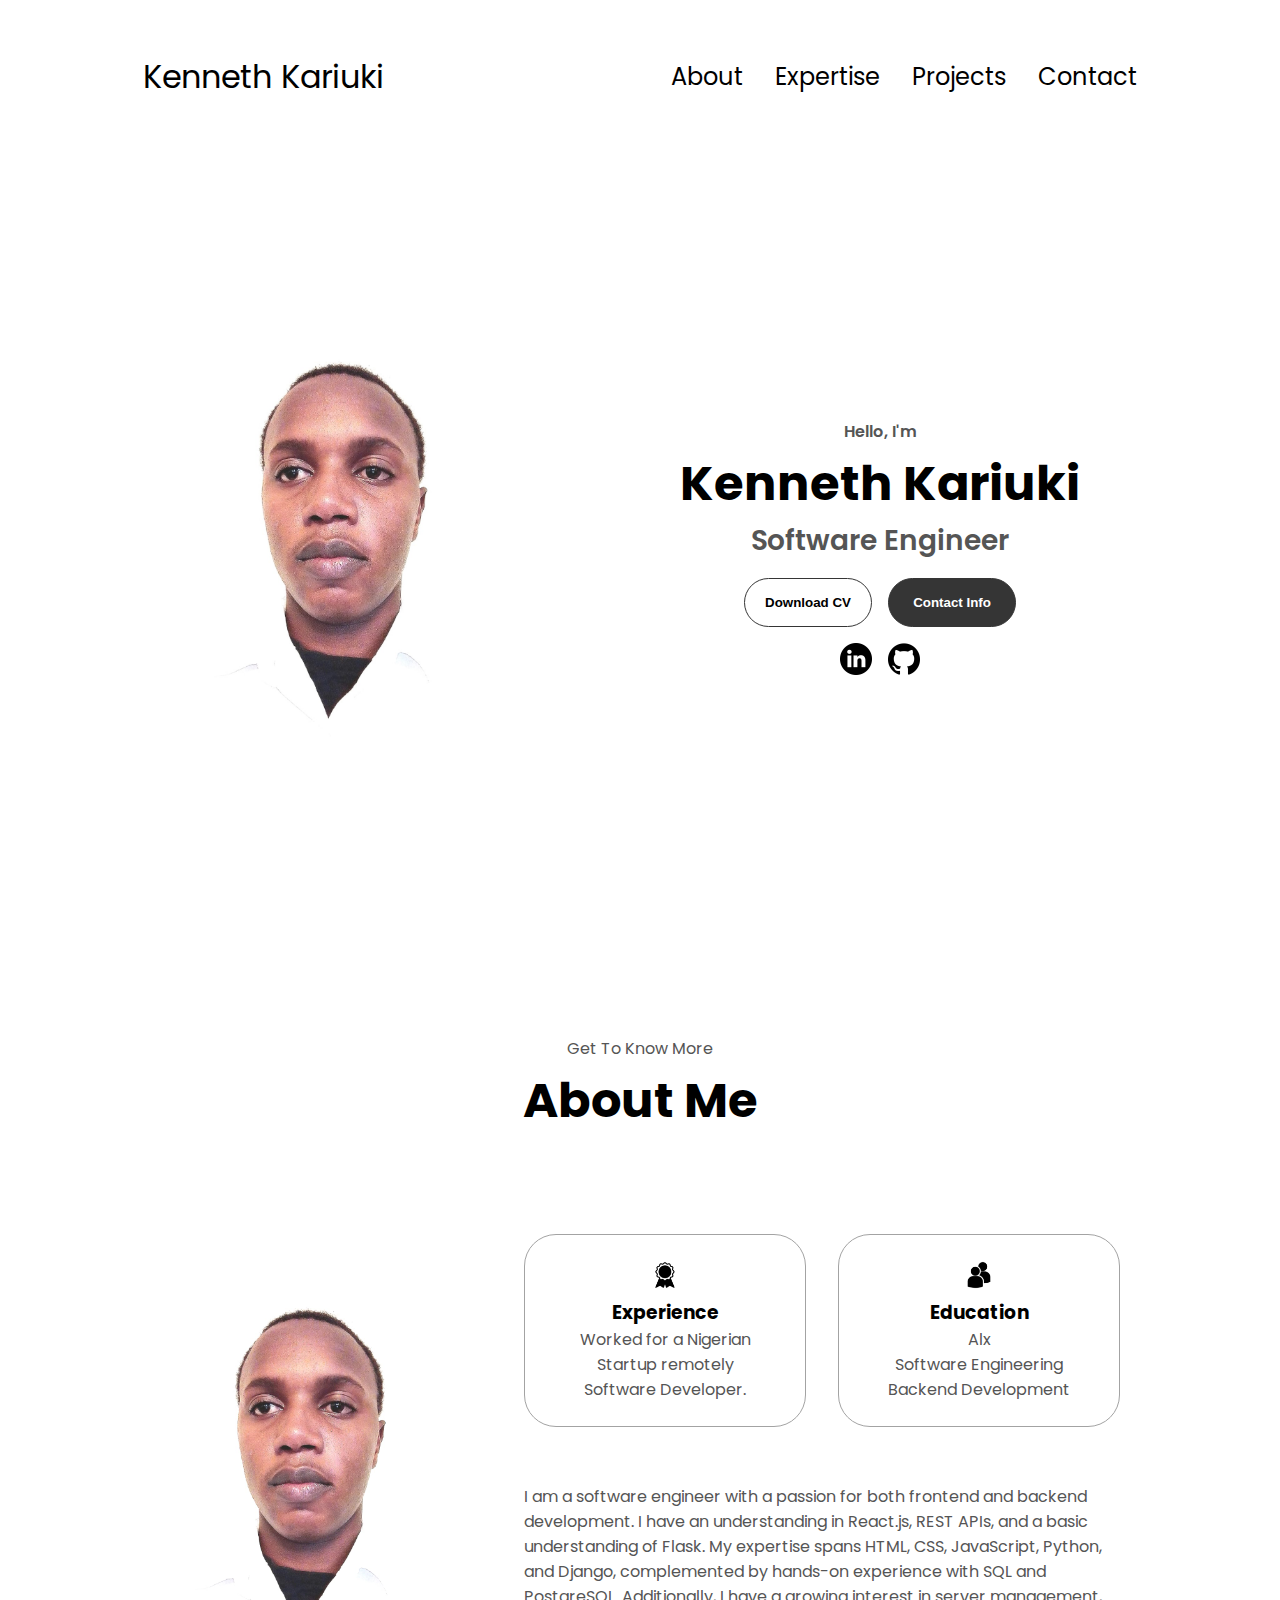
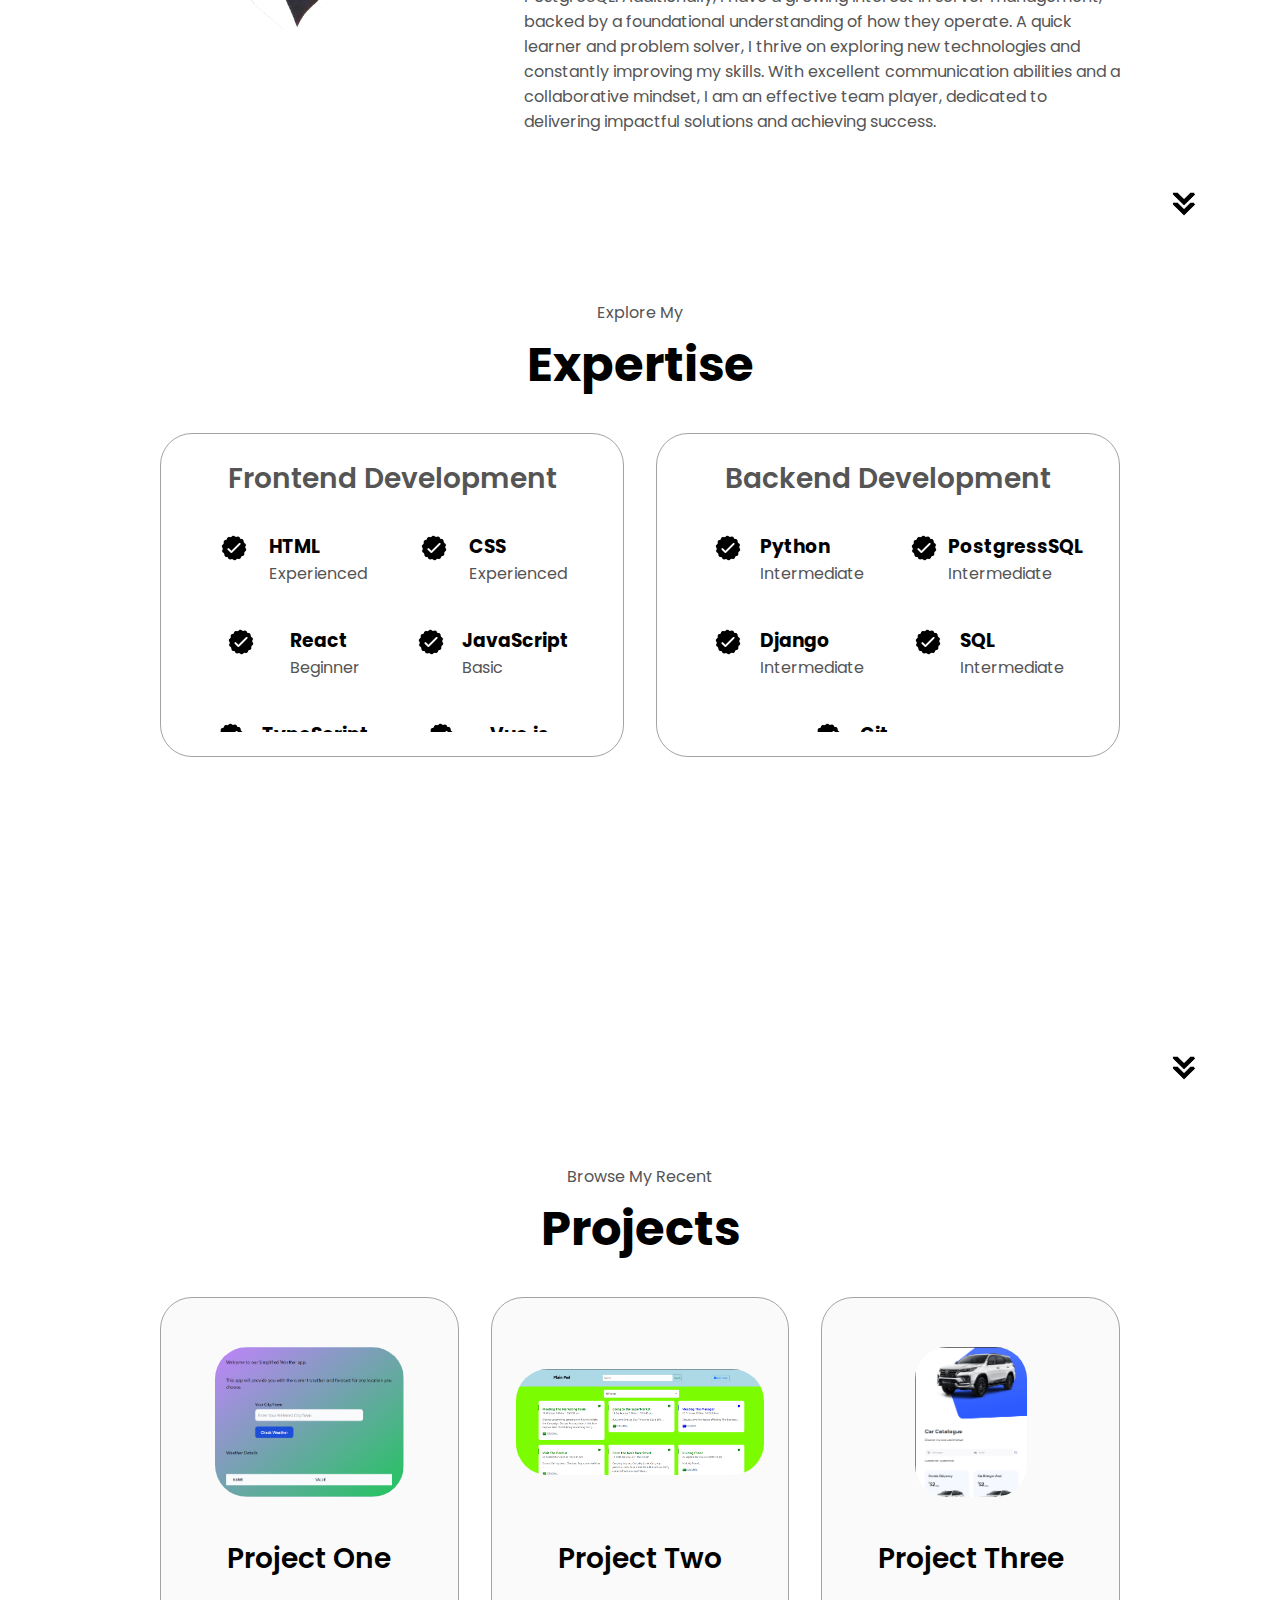
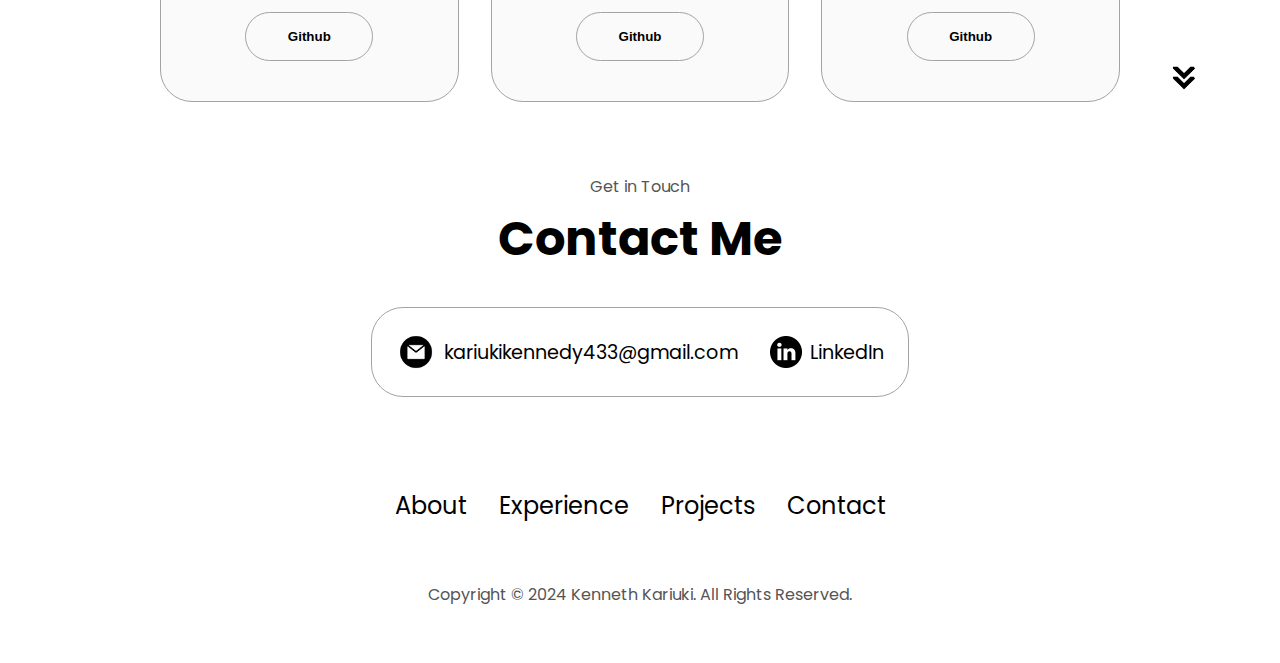
==== commit 29f2523f: "Add project showcase section with links and images in index.html" ====
--- a/index.html
+++ b/index.html
@@ -300,12 +300,6 @@
               >
                 Github
               </button>
-              <button
-                class="btn btn-color-2 project-btn"
-                onclick="location.href='https://weathertrackapp.onrender.com/'"
-              >
-                Live Demo
-              </button>
             </div>
           </div>
           <div class="details-container color-container">
@@ -324,12 +318,6 @@
               >
                 Github
               </button>
-              <button
-                class="btn btn-color-2 project-btn"
-                onclick="location.href='https://github.com/Kariuki11/Note-app-frontend-part-using-React-jsx'"
-              >
-                Live Demo
-              </button>
             </div>
           </div>
           <div class="details-container color-container">
@@ -347,12 +335,6 @@
                 onclick="location.href='https://github.com/Kariuki11/Next.js-car-project'"
               >
                 Github
-              </button>
-              <button
-                class="btn btn-color-2 project-btn"
-                onclick="location.href='https://github.com/Kariuki11/Next.js-car-project'"
-              >
-                Live Demo
               </button>
             </div>
           </div>
@@ -365,6 +347,95 @@
         onclick="location.href='./#contact'"
       />
     </section>
+    
+
+
+    <!-- <section id="projects">
+      <p class="section__text__p1">Browse My Recent</p>
+      <h1 class="title">Projects</h1>
+      <div class="experience-details-container">
+        <div class="about-containers">
+          <div class="details-container color-container">
+            <div class="article-container">
+              <img
+                src="./assets/Project1.png"
+                alt="Project 1"
+                class="project-img"
+              />
+            </div>
+            <h2 class="experience-sub-title project-title">Project One</h2>
+            <div class="btn-container">
+              <button
+                class="btn btn-color-2 project-btn"
+                onclick="location.href='https://github.com/Kariuki11/weather_app-project'"
+              >
+                Github
+              </button>
+              <button
+                class="btn btn-color-2 project-btn"
+                onclick="location.href='https://weathertrackapp.onrender.com/'"
+              >
+                Live Demo
+              </button>
+            </div>
+          </div>
+          <div class="details-container color-container">
+            <div class="article-container">
+              <img
+                src="./assets/plainpad.png"
+                alt="Project 2"
+                class="project-img"
+              />
+            </div>
+            <h2 class="experience-sub-title project-title">Project Two</h2>
+            <div class="btn-container">
+              <button
+                class="btn btn-color-2 project-btn"
+                onclick="location.href='https://github.com/Kariuki11/Note-app-frontend-part-using-React-jsx'"
+              >
+                Github
+              </button>
+              <button
+                class="btn btn-color-2 project-btn"
+                onclick="location.href='https://github.com/Kariuki11/Note-app-frontend-part-using-React-jsx'"
+              >
+                Live Demo
+              </button>
+            </div>
+          </div>
+          <div class="details-container color-container">
+            <div class="article-container">
+              <img
+                src="./assets/car.png"
+                alt="Project 3"
+                class="project-img"
+              />
+            </div>
+            <h2 class="experience-sub-title project-title">Project Three</h2>
+            <div class="btn-container">
+              <button
+                class="btn btn-color-2 project-btn"
+                onclick="location.href='https://github.com/Kariuki11/Next.js-car-project'"
+              >
+                Github
+              </button>
+              <button
+                class="btn btn-color-2 project-btn"
+                onclick="location.href='https://github.com/Kariuki11/Next.js-car-project'"
+              >
+                Live Demo
+              </button>
+            </div>
+          </div>
+        </div>
+      </div>
+      <img
+        src="./assets/arrow.png"
+        alt="Arrow icon"
+        class="icon arrow"
+        onclick="location.href='./#contact'"
+      />
+    </section> -->
     <section id="contact">
       <p class="section__text__p1">Get in Touch</p>
       <h1 class="title">Contact Me</h1>
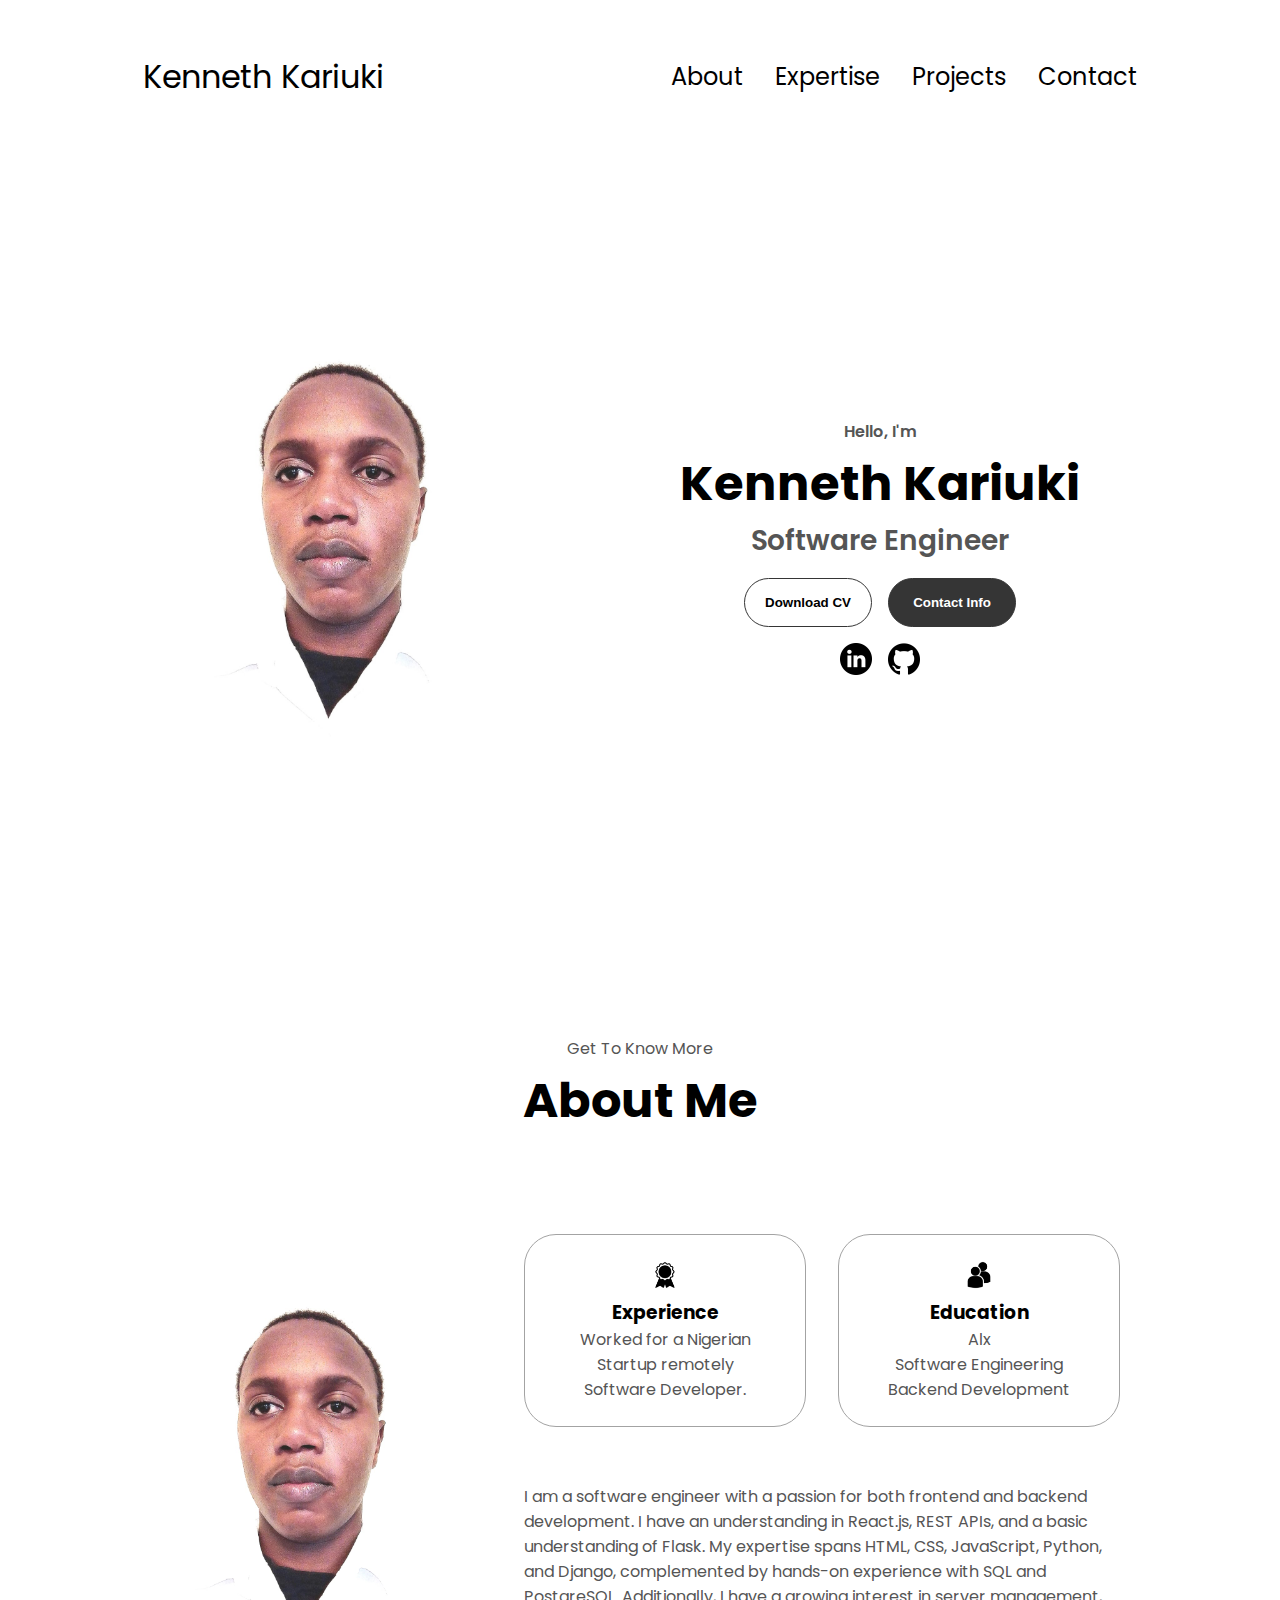
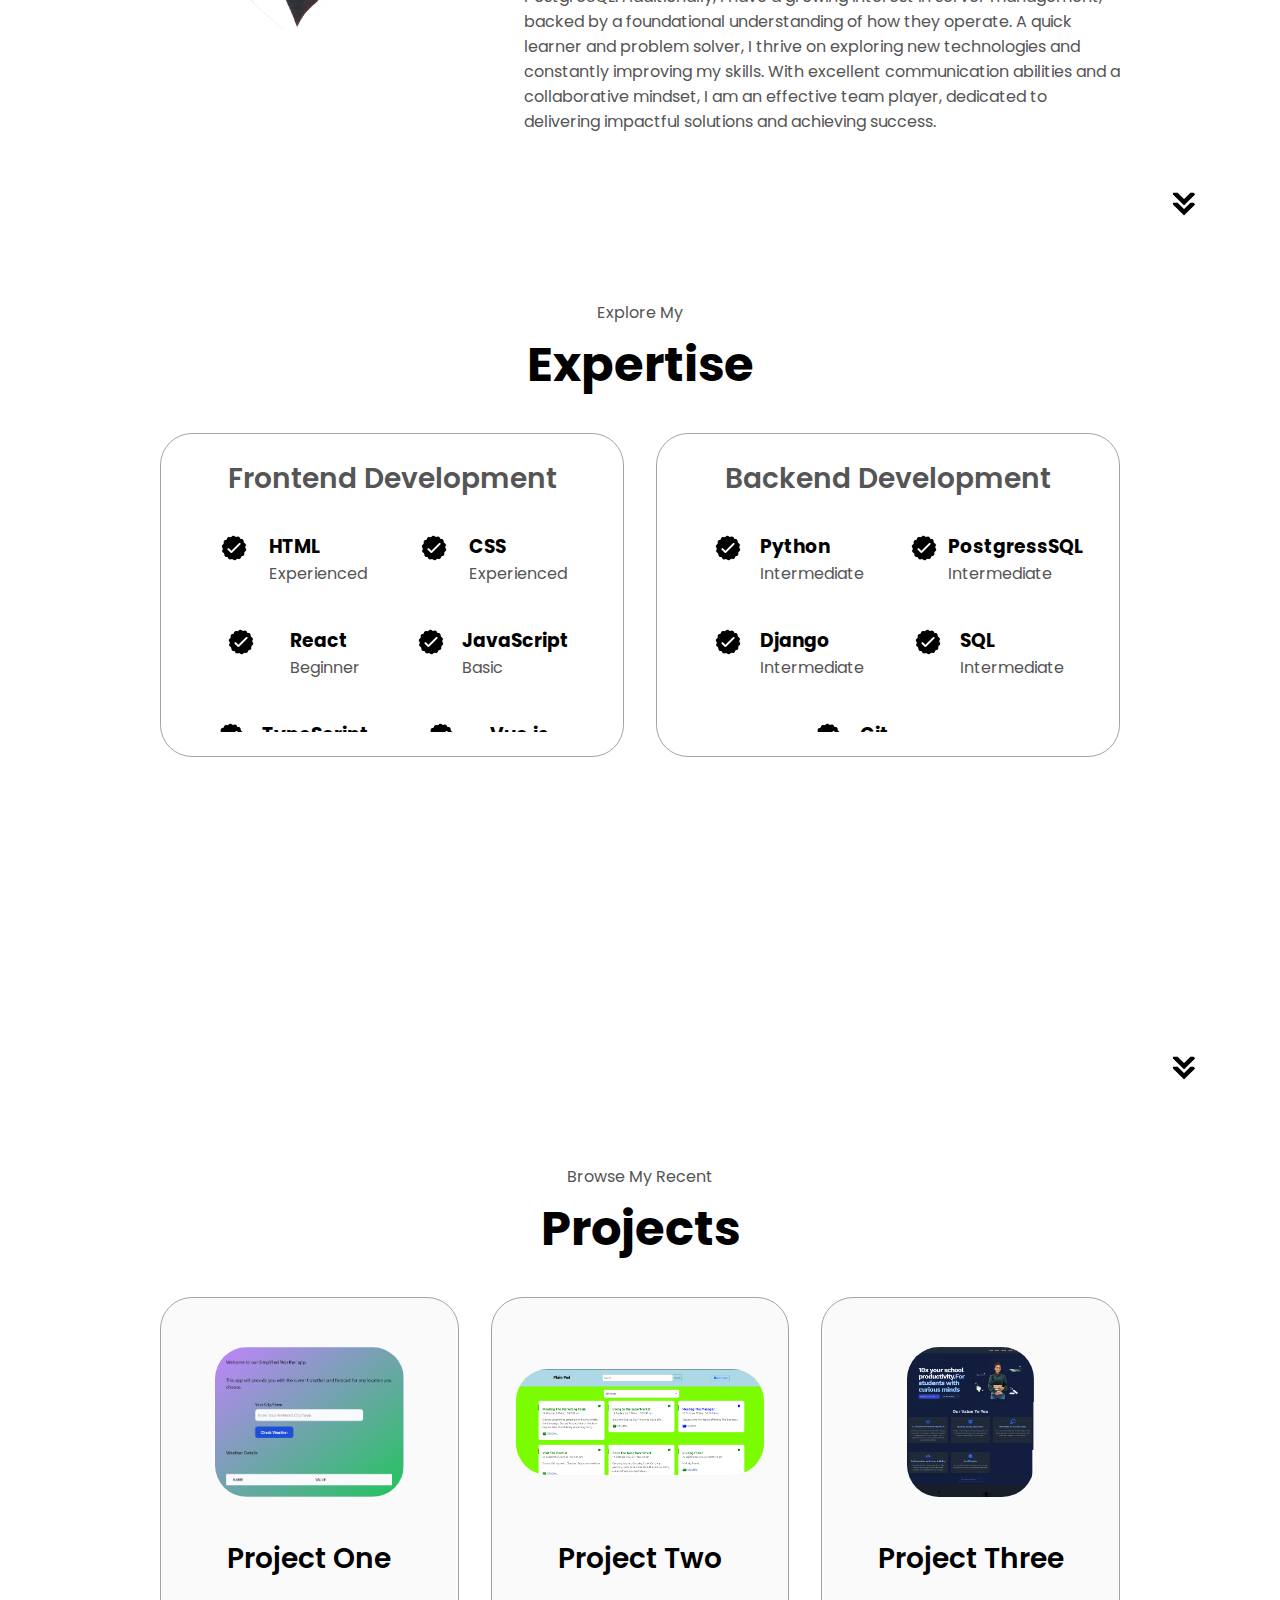
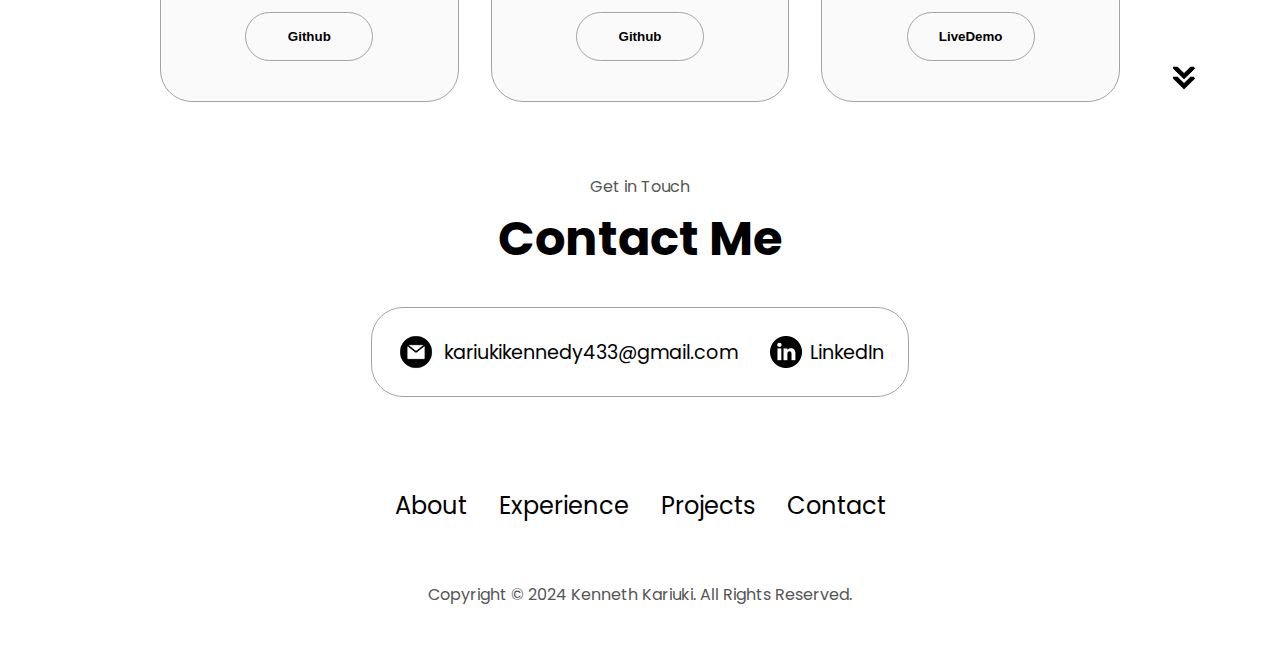
==== commit 783e89d7: "Update project image and link to live demo in index.html" ====
--- a/index.html
+++ b/index.html
@@ -323,7 +323,7 @@
           <div class="details-container color-container">
             <div class="article-container">
               <img
-                src="./assets/car.png"
+                src="./assets/campoprime.png"
                 alt="Project 3"
                 class="project-img"
               />
@@ -332,9 +332,9 @@
             <div class="btn-container">
               <button
                 class="btn btn-color-2 project-btn"
-                onclick="location.href='https://github.com/Kariuki11/Next.js-car-project'"
-              >
-                Github
+                onclick="location.href='https://www.campoprime.com/'"
+              >
+                LiveDemo
               </button>
             </div>
           </div>
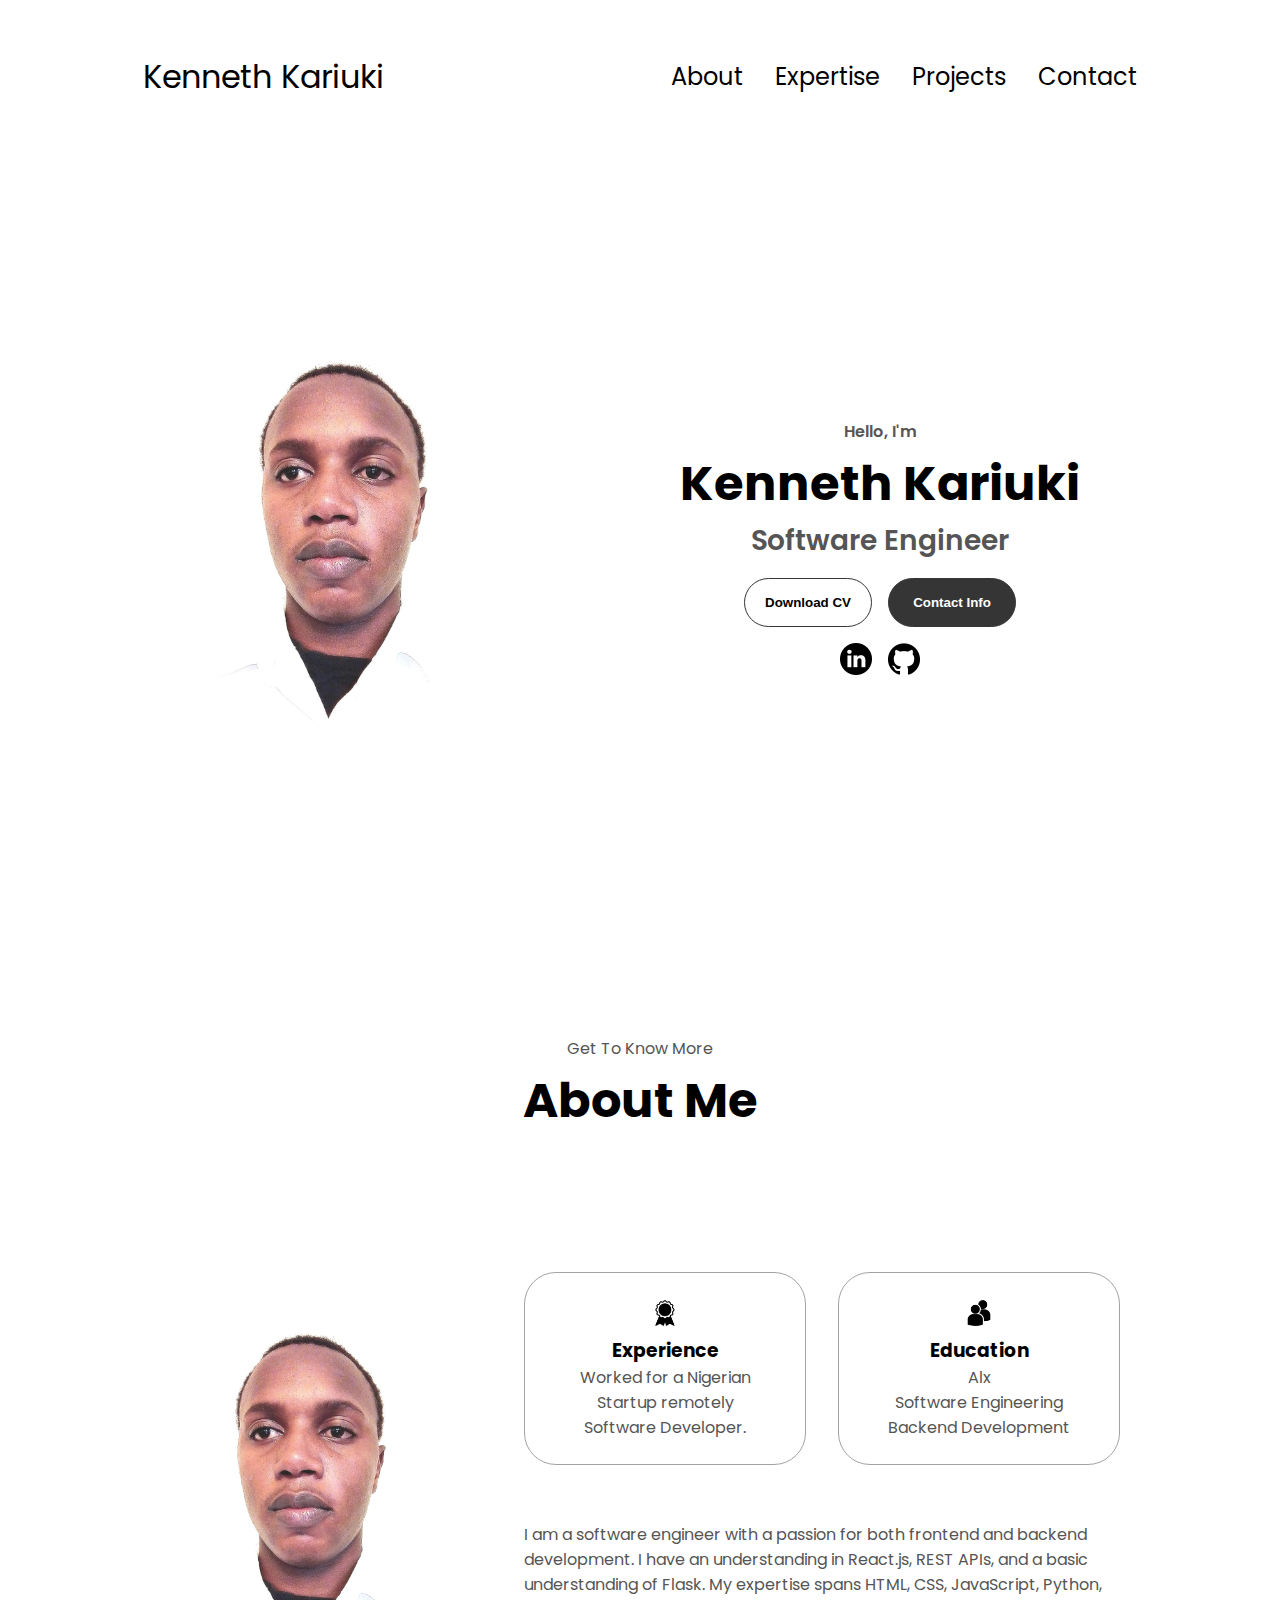
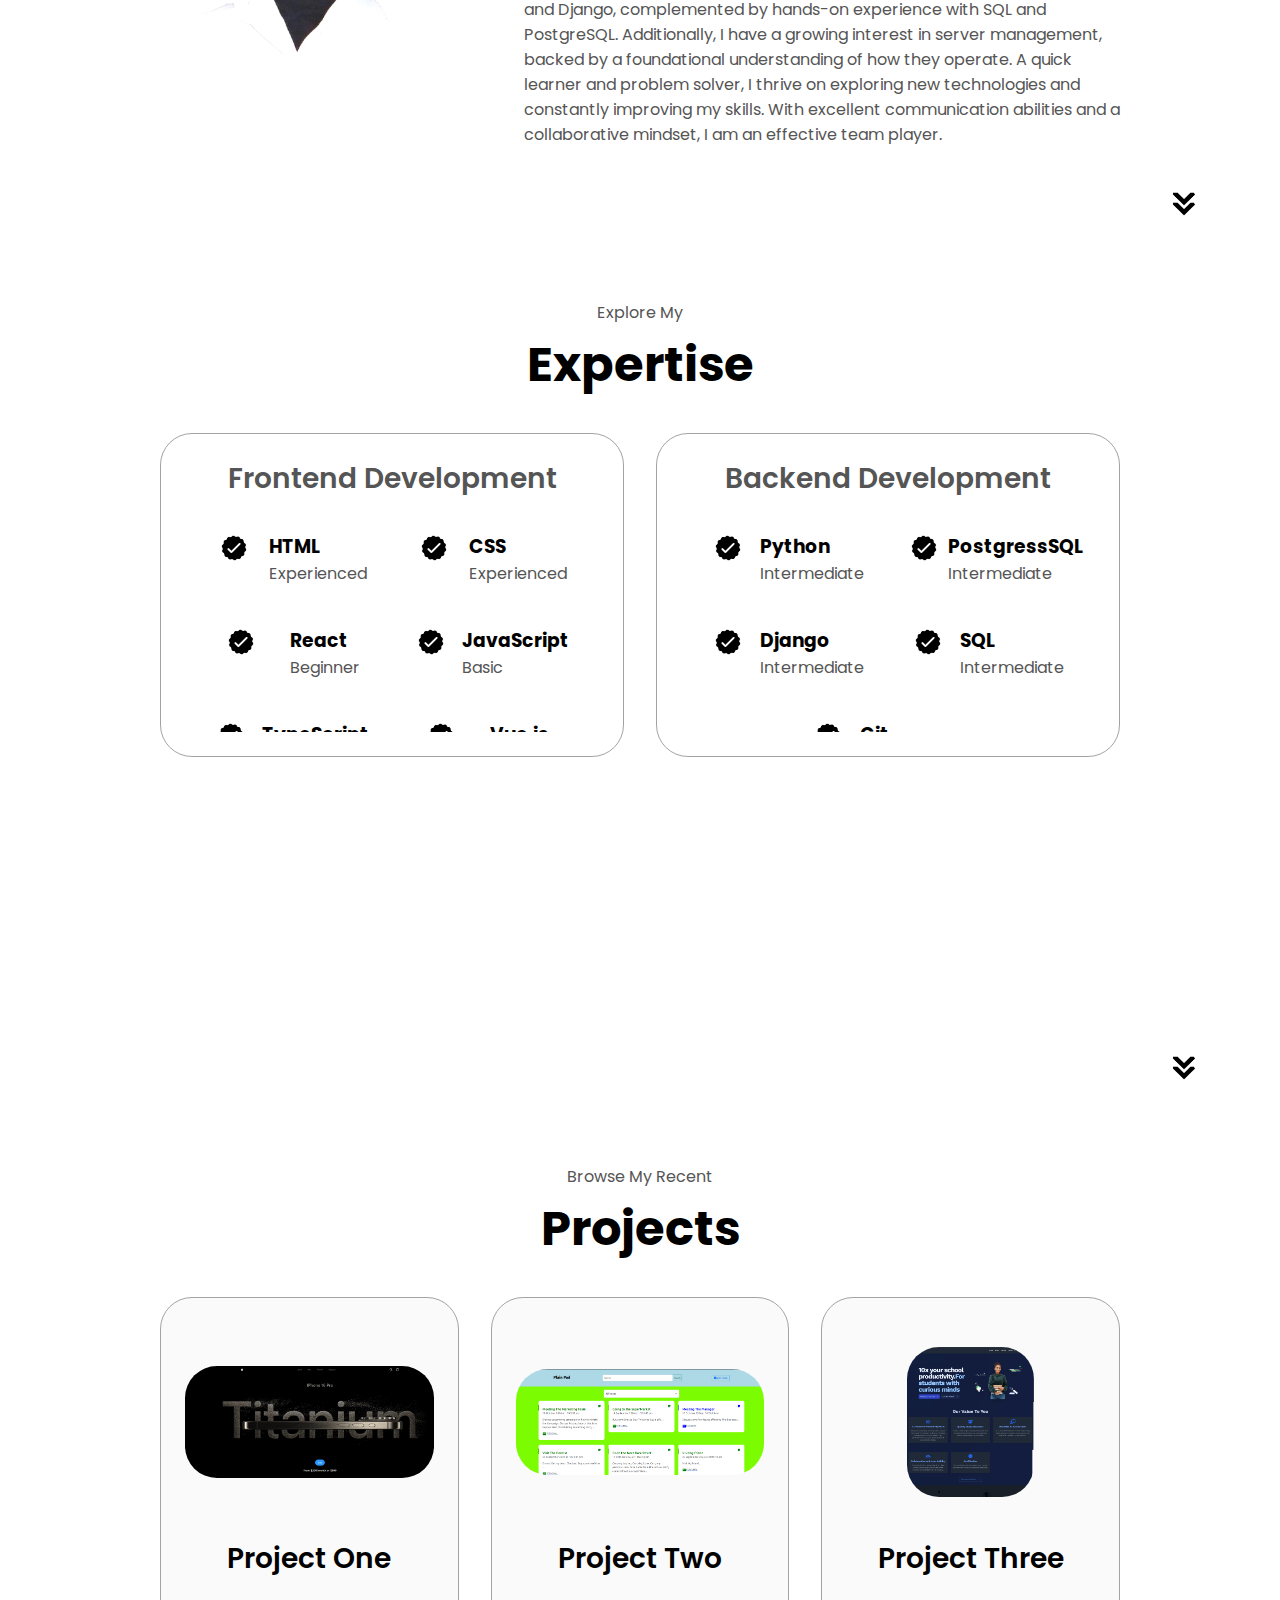
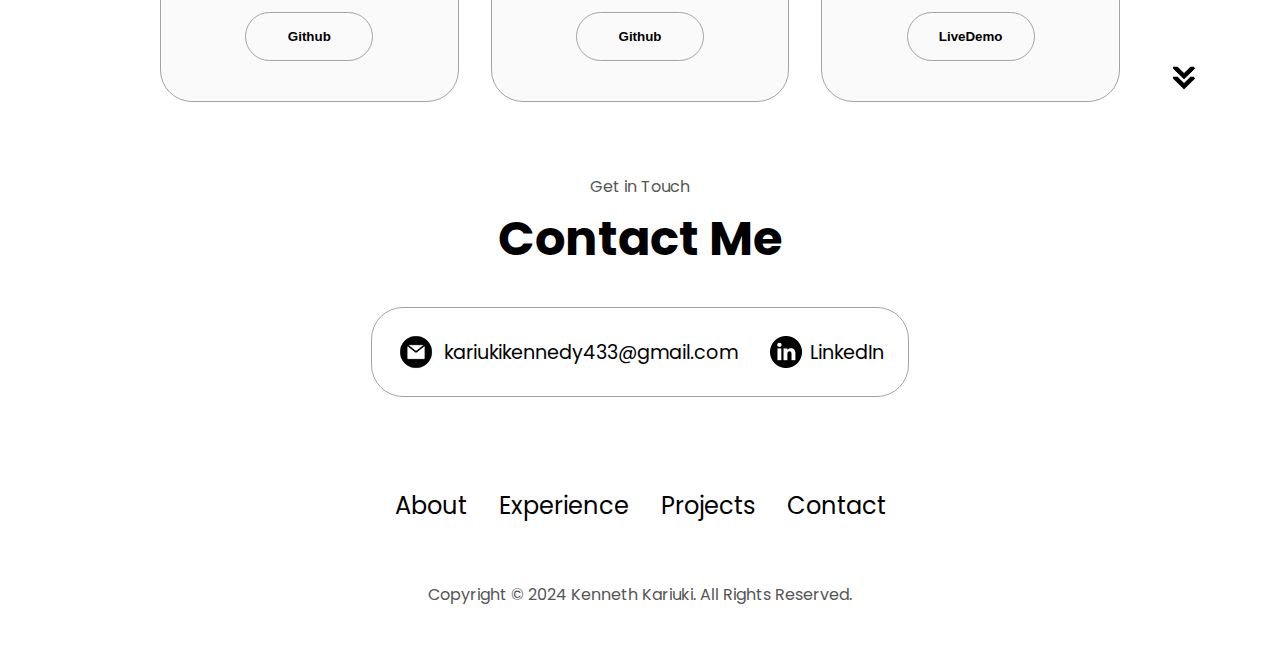
==== commit 141951cf: "Update about section and project link in index.html" ====
--- a/index.html
+++ b/index.html
@@ -77,7 +77,7 @@
     </section>
     <section id="about">
       <p class="section__text__p1">Get To Know More</p>
-      <h1 class="title">About Me</h1><br>
+      <h1 class="title">About Me</h1><br><br>
       <div class="section-container">
         <div class="section__pic-container">
           <img
@@ -111,7 +111,7 @@
             <p></p>
             <br>
             <p>
-              I am a software engineer with a passion for both frontend and backend development. I have an understanding in React.js, REST APIs, and a basic understanding of Flask. My expertise spans HTML, CSS, JavaScript, Python, and Django, complemented by hands-on experience with SQL and PostgreSQL. Additionally, I have a growing interest in server management, backed by a foundational understanding of how they operate. A quick learner and problem solver, I thrive on exploring new technologies and constantly improving my skills. With excellent communication abilities and a collaborative mindset, I am an effective team player, dedicated to delivering impactful solutions and achieving success.
+              I am a software engineer with a passion for both frontend and backend development. I have an understanding in React.js, REST APIs, and a basic understanding of Flask. My expertise spans HTML, CSS, JavaScript, Python, and Django, complemented by hands-on experience with SQL and PostgreSQL. Additionally, I have a growing interest in server management, backed by a foundational understanding of how they operate. A quick learner and problem solver, I thrive on exploring new technologies and constantly improving my skills. With excellent communication abilities and a collaborative mindset, I am an effective team player.
             </p>
           </div>
           <br>
@@ -287,7 +287,7 @@
           <div class="details-container color-container">
             <div class="article-container">
               <img
-                src="./assets/Project1.png"
+                src="./assets/Iphone.png"
                 alt="Project 1"
                 class="project-img"
               />
@@ -296,7 +296,7 @@
             <div class="btn-container">
               <button
                 class="btn btn-color-2 project-btn"
-                onclick="location.href='https://github.com/Kariuki11/weather_app-project'"
+                onclick="location.href='https://github.com/Kariuki11/Iphone-Clone-Landing-page'"
               >
                 Github
               </button>
